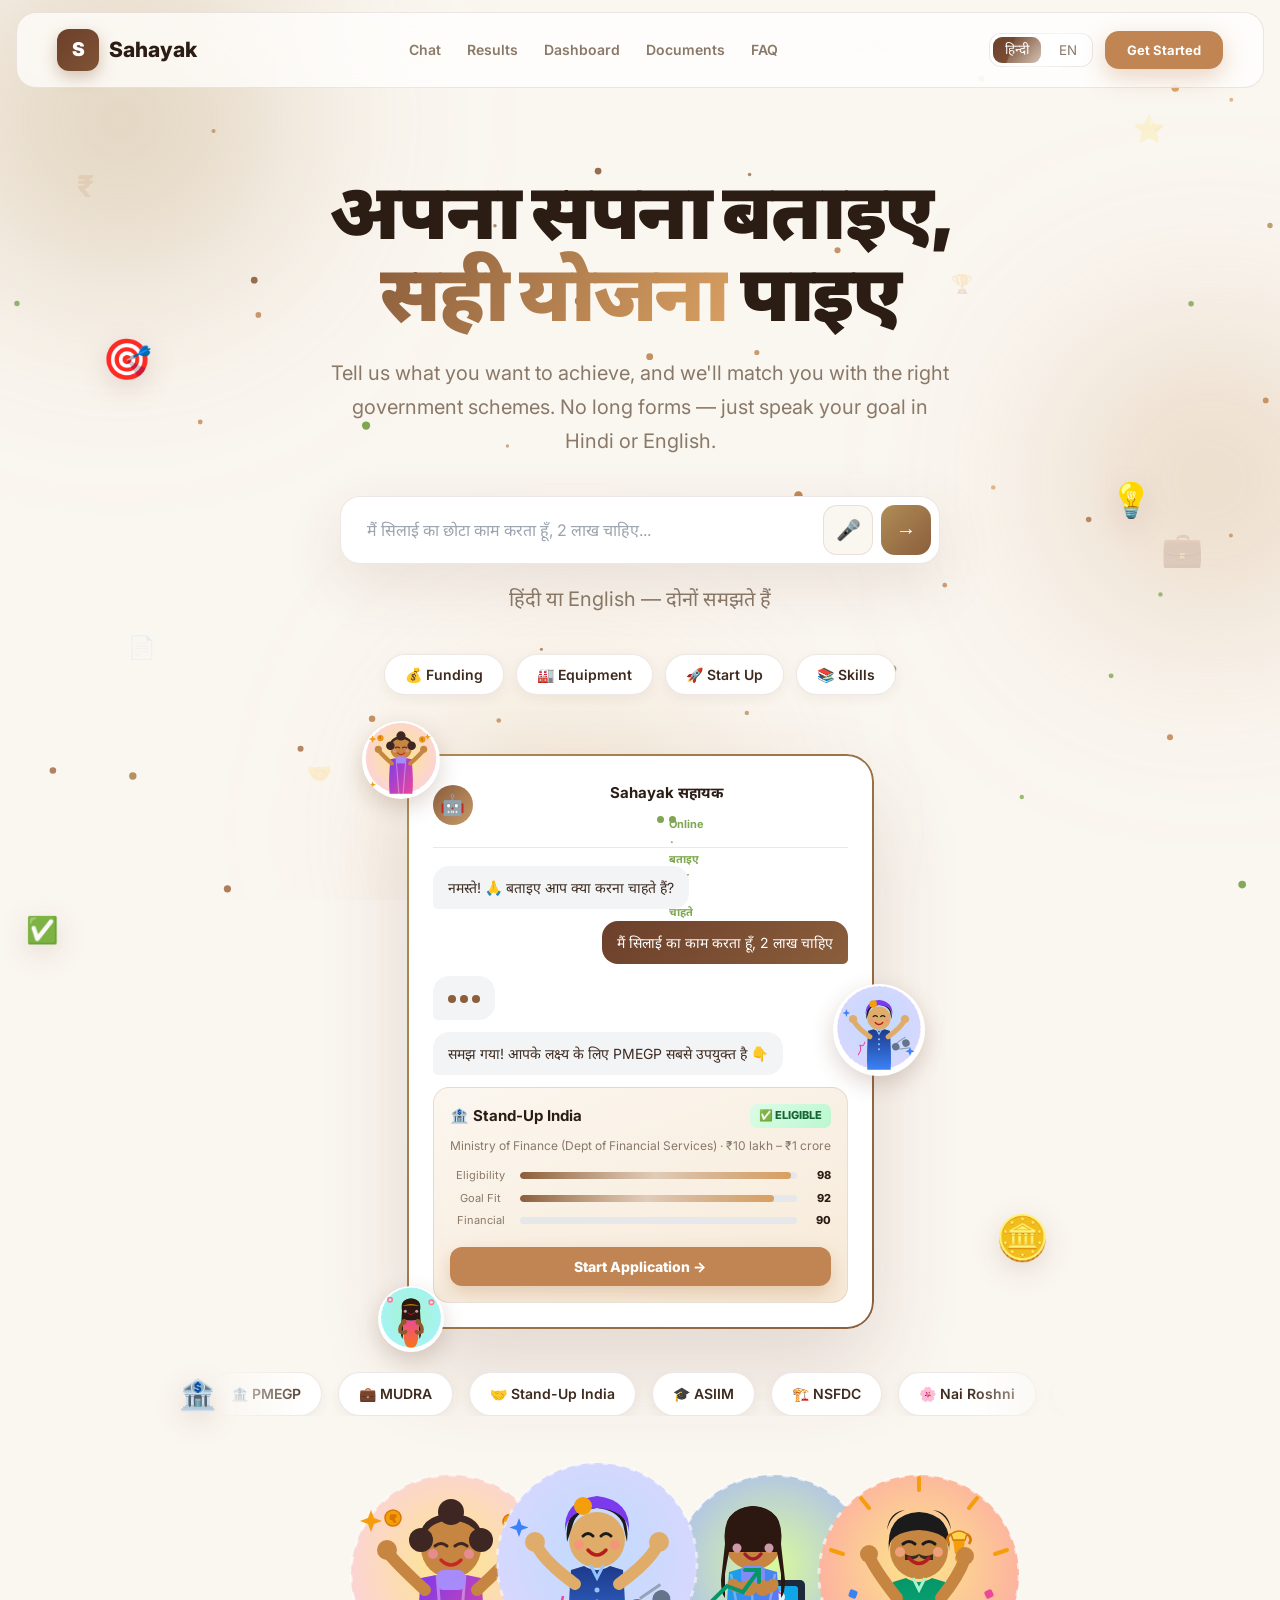
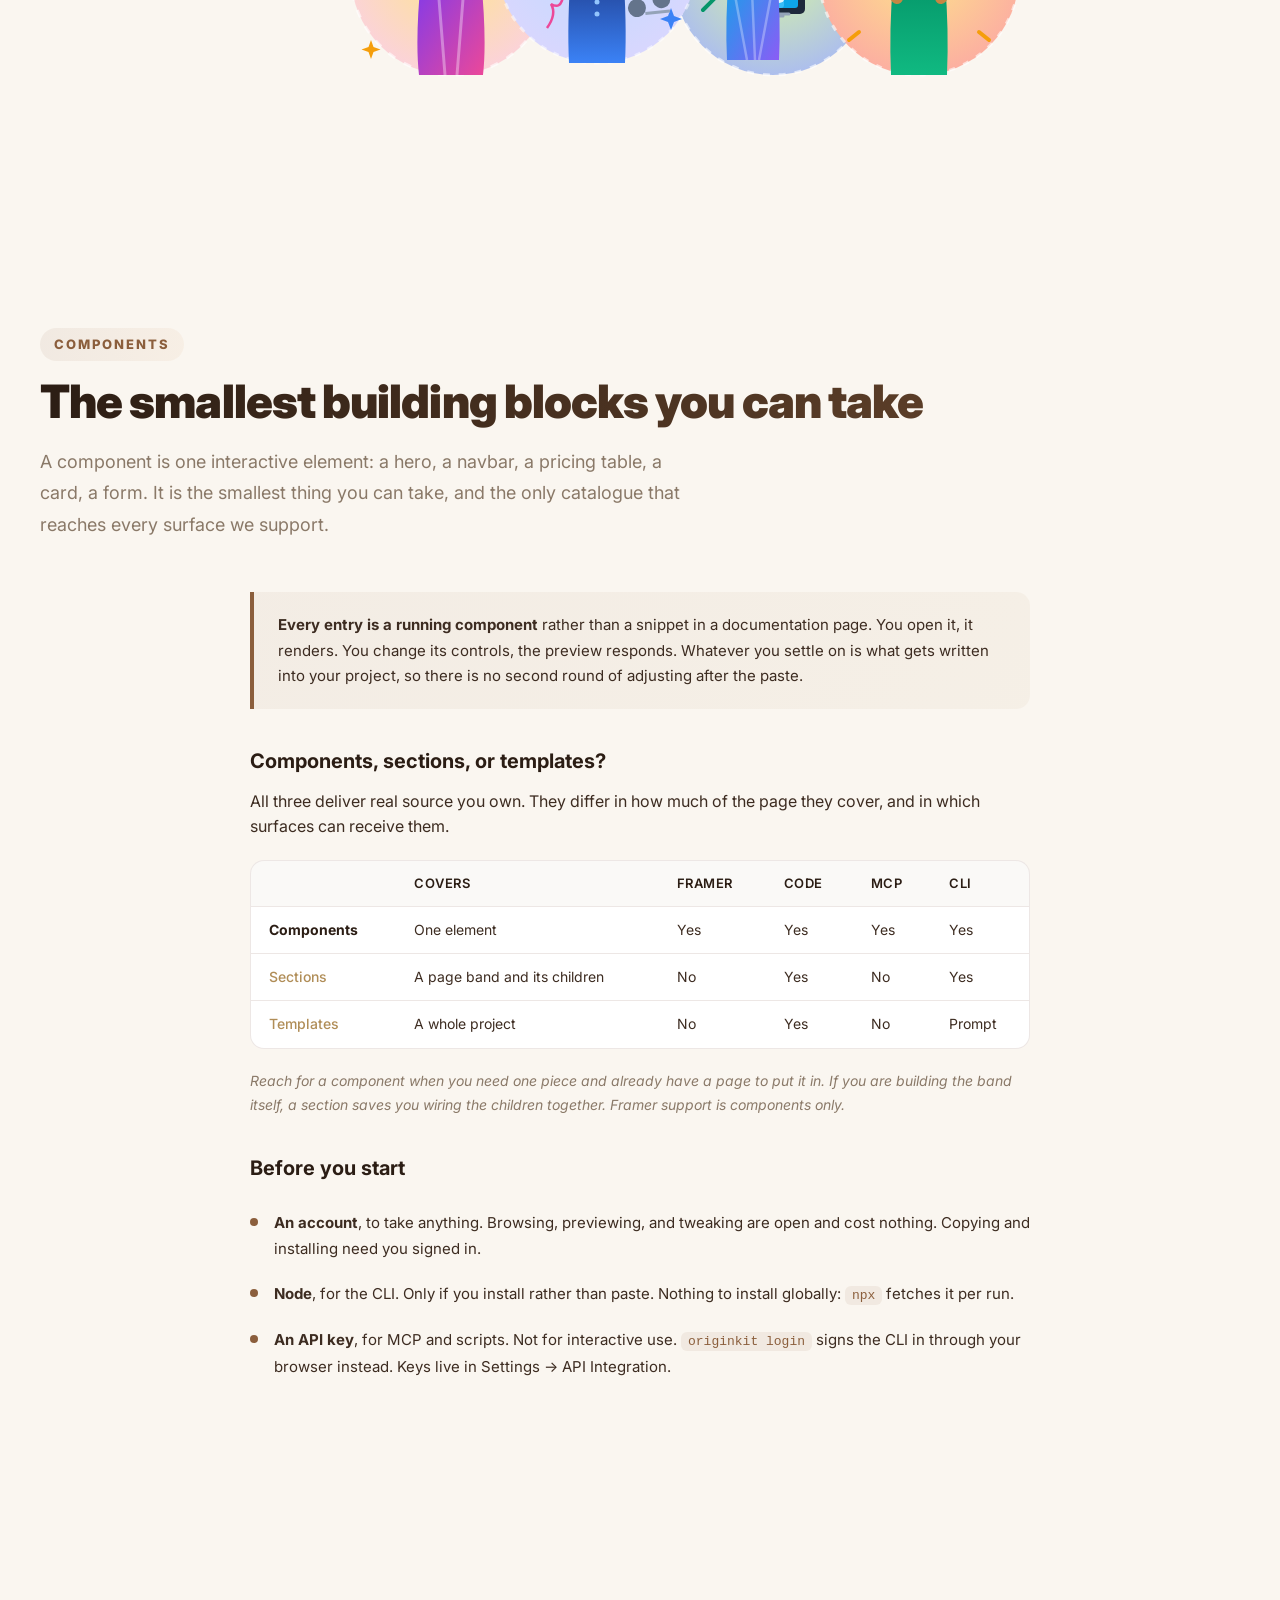
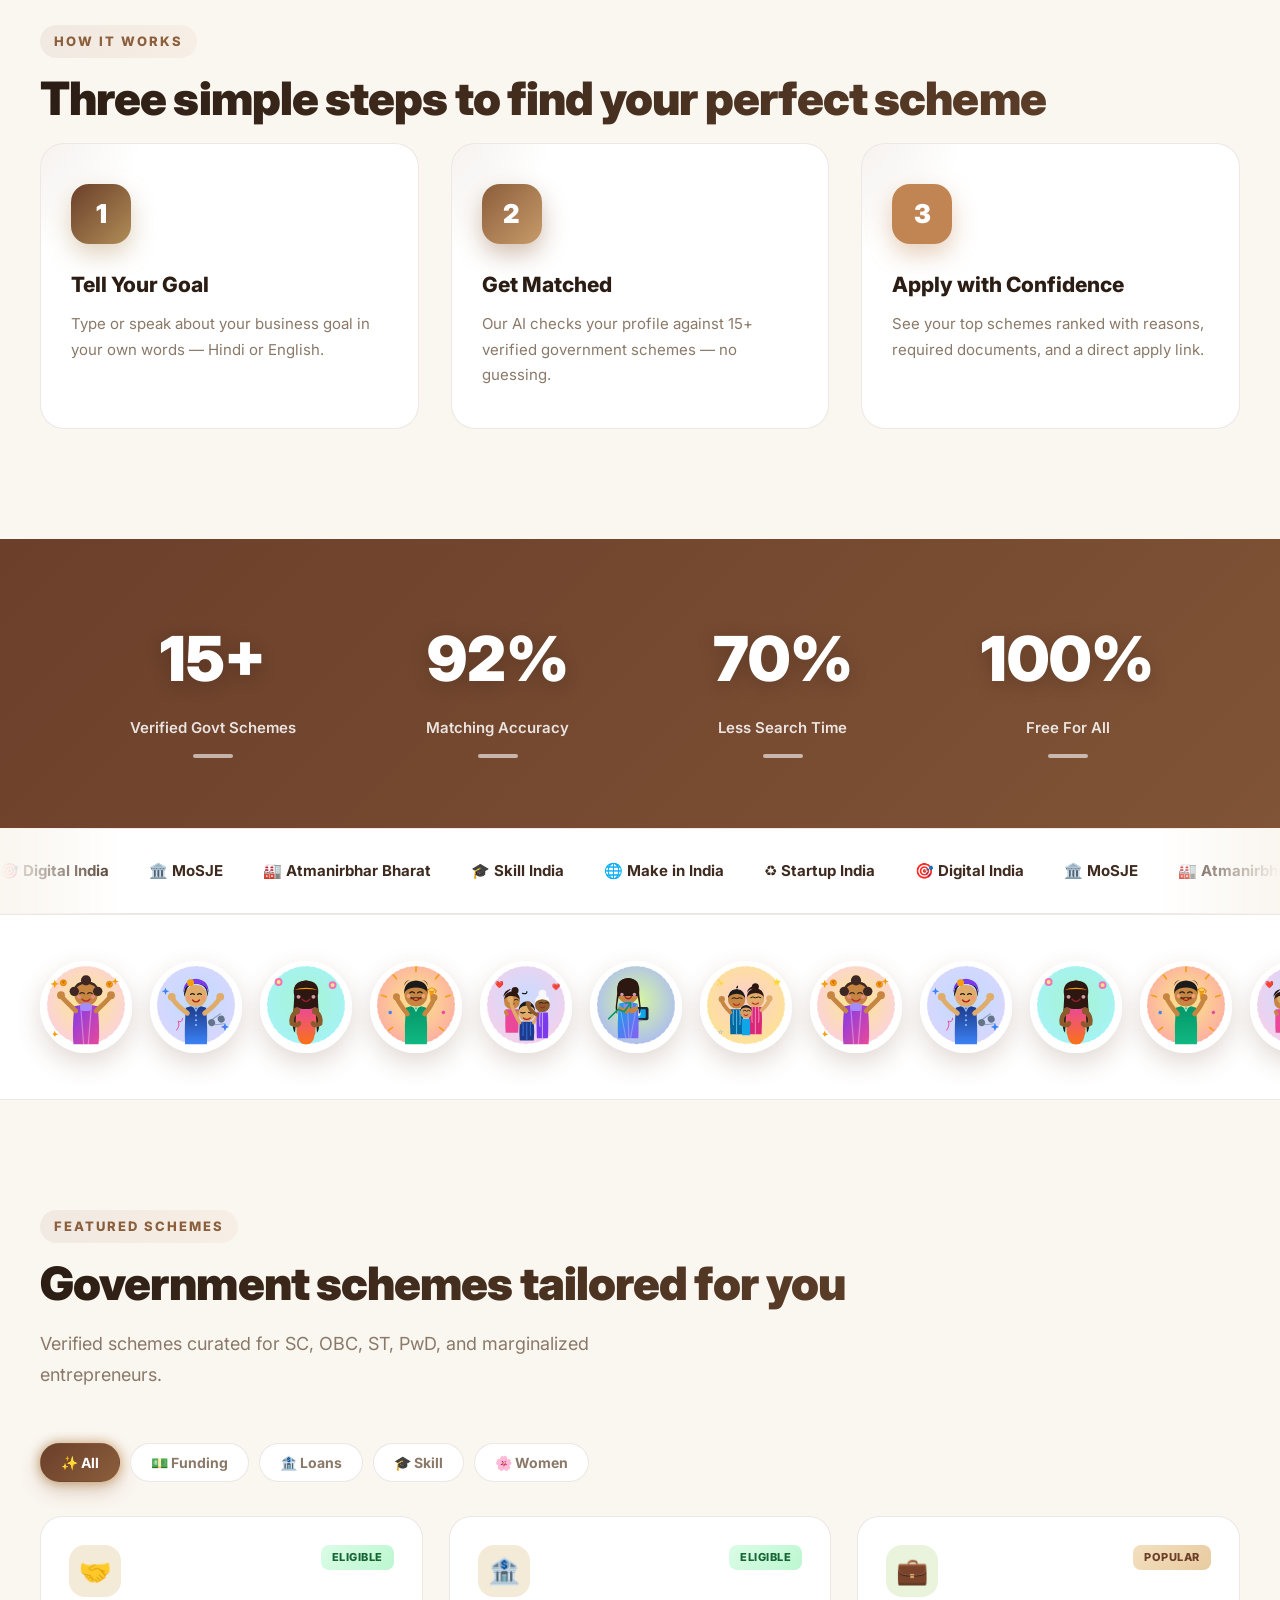
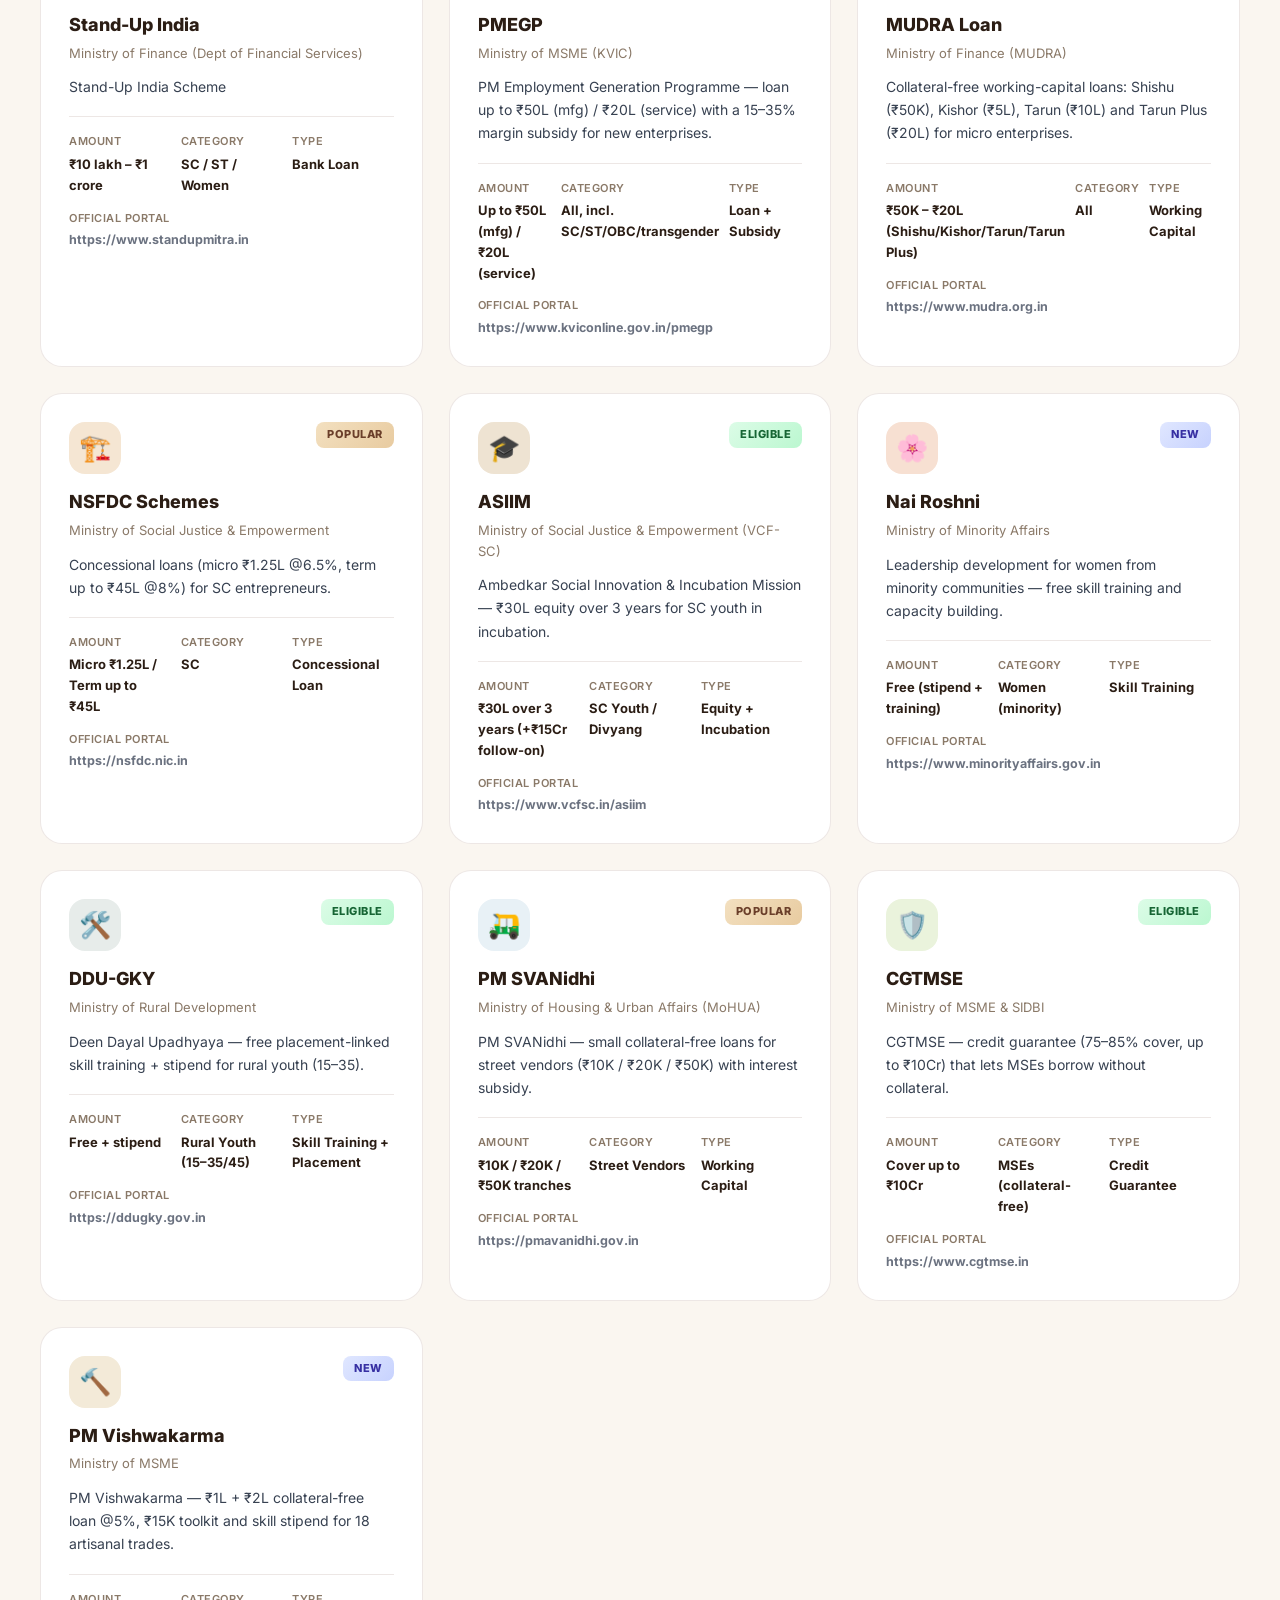
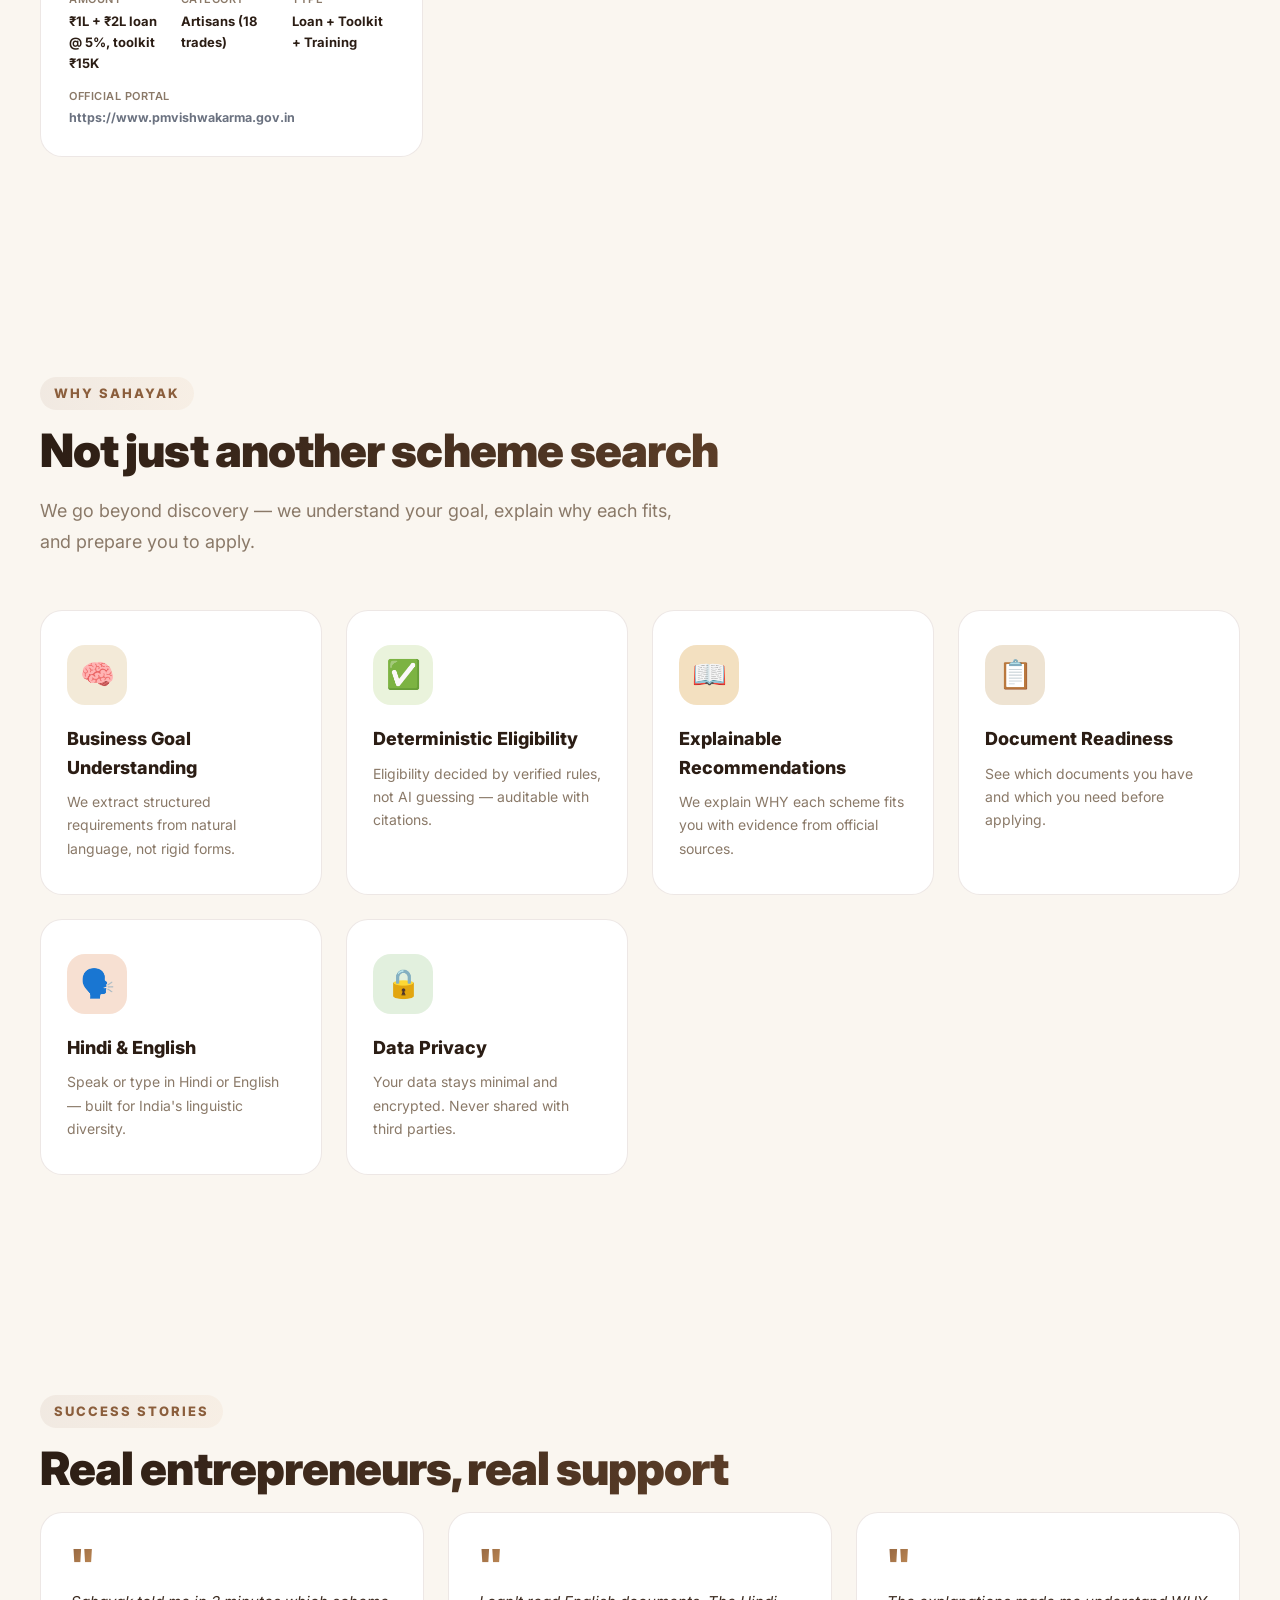
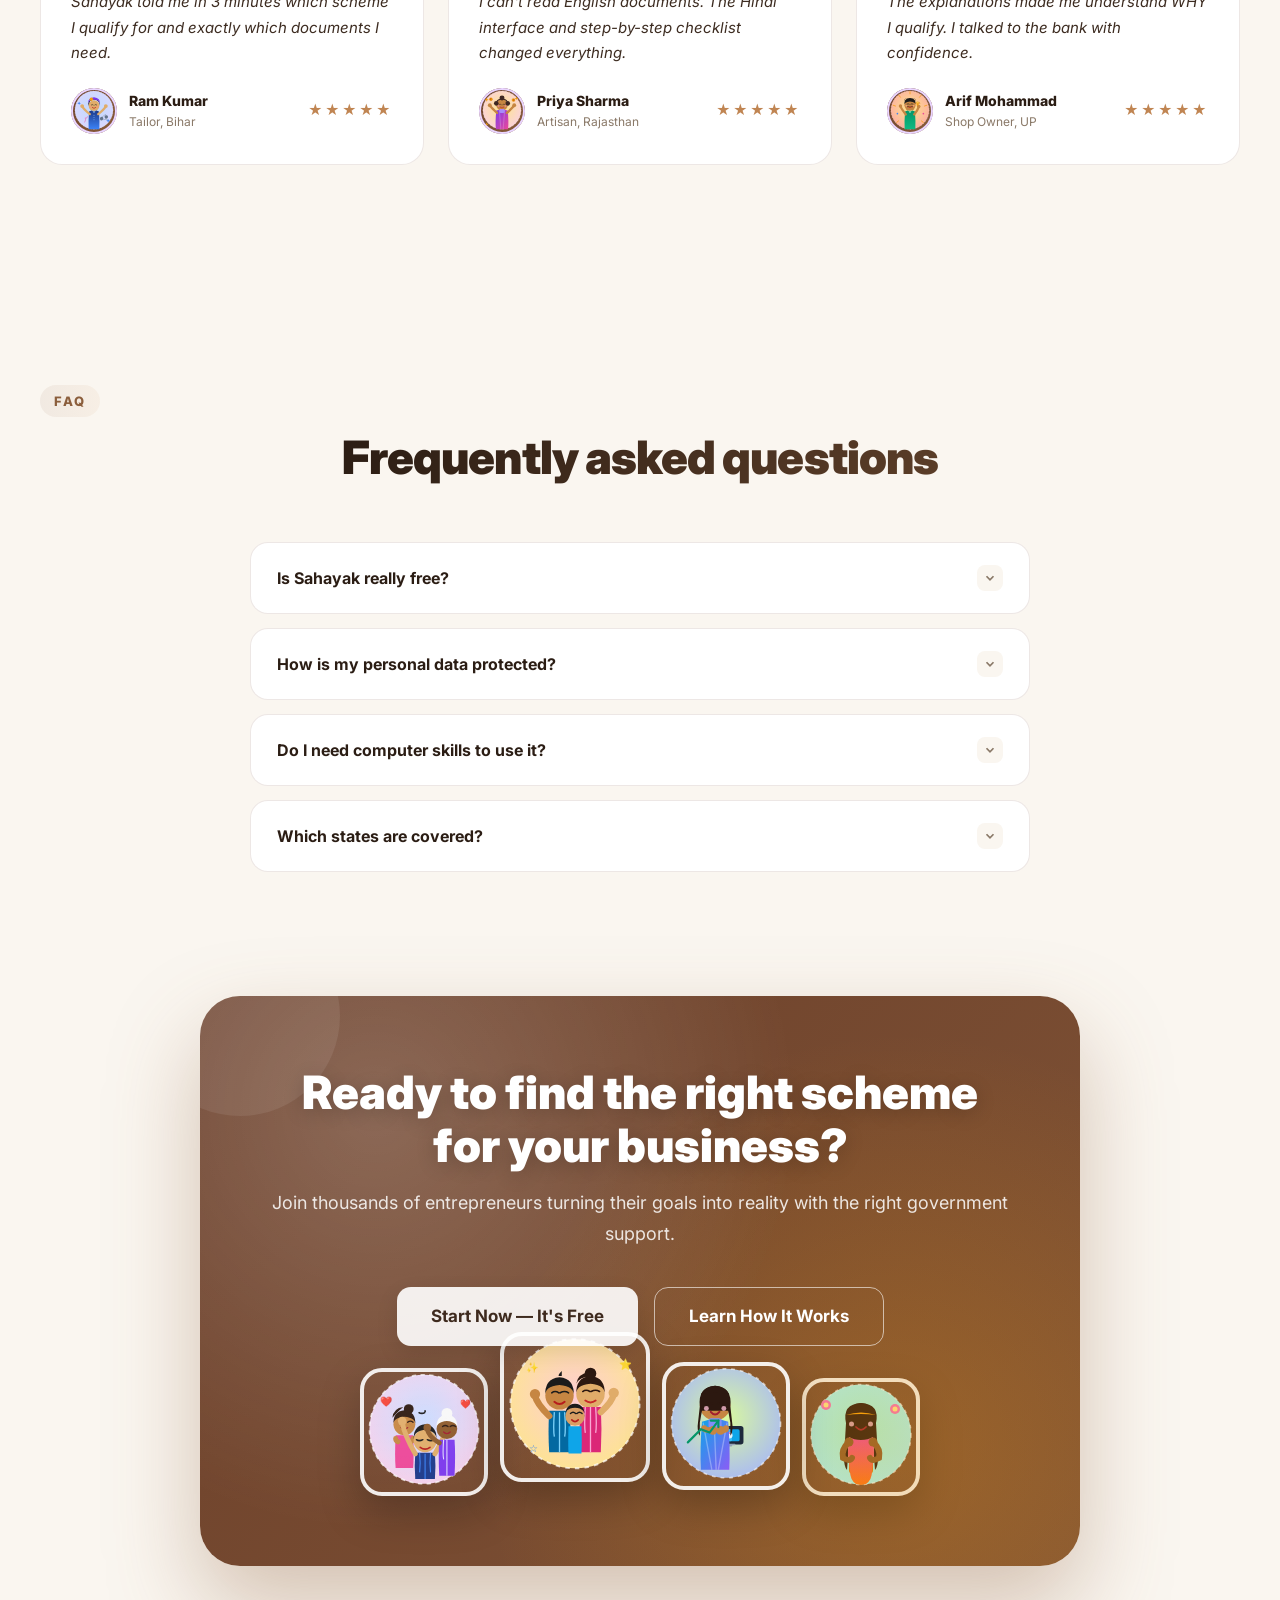
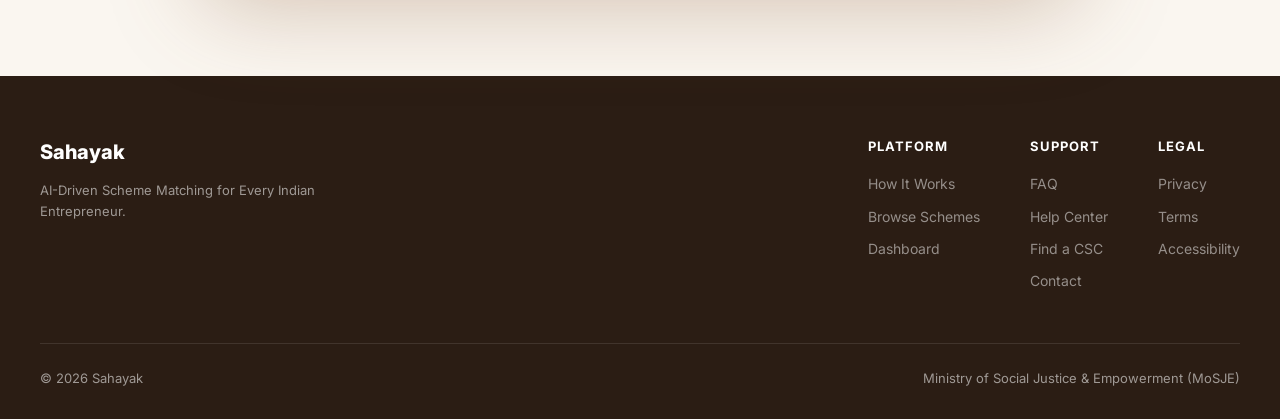
==== static/site/index.html @ 4a180e7e "Sahayak: combined FastAPI RAG backend + bilingual frontend for SIH26092" ====
<!DOCTYPE html>
<html lang="hi">
<head>
  <meta charset="UTF-8" />
  <meta name="viewport" content="width=device-width, initial-scale=1.0" />
  <title>Sahayak — AI-Driven Scheme Matching for Entrepreneurs</title>
  <link rel="preconnect" href="https://fonts.googleapis.com" />
  <link rel="preconnect" href="https://fonts.gstatic.com" crossorigin />
  <link href="https://fonts.googleapis.com/css2?family=Inter:wght@400;500;600;700;800;900&family=Noto+Sans+Devanagari:wght@400;500;600;700;800&display=swap" rel="stylesheet" />
  <link rel="stylesheet" href="style.css" />
</head>
<body>

  <!-- 🎆 moving background: particles + floating shapes + orbs -->
  <canvas id="particles"></canvas>
  <div class="float-shape fs-1">₹</div>
  <div class="float-shape fs-2">📄</div>
  <div class="float-shape fs-3">⭐</div>
  <div class="float-shape fs-4">💼</div>
  <div class="float-shape fs-5">🤝</div>
  <div class="float-shape fs-6">🏆</div>
  <div class="bg-orbs"><div class="orb orb-1"></div><div class="orb orb-2"></div><div class="orb orb-3"></div></div>

  <!-- HEADER -->
  <header class="header" id="header">
    <a href="#" class="logo">
      <div class="logo-icon">S</div>
      <div class="logo-text">Sahayak</div>
    </a>
    <ul class="nav-links" id="navLinks">
      <li><a href="chat.html">Chat</a></li>
      <li><a href="results.html">Results</a></li>
      <li><a href="dashboard.html">Dashboard</a></li>
      <li><a href="documents.html">Documents</a></li>
      <li><a href="#faq" data-i18n="nav.faq">FAQ</a></li>
    </ul>
    <div class="header-actions">
      <div class="lang-toggle" id="langToggle" data-lang="hi">
        <div class="lang-pill"></div>
        <button class="lang-btn active" onclick="setLang('hi')">हिन्दी</button>
        <button class="lang-btn" onclick="setLang('en')">EN</button>
      </div>
      <a href="chat.html" class="btn btn-accent" style="padding:9px 22px;font-size:13px;" data-i18n="cta.getStarted">Get Started</a>
      <button class="mobile-menu-btn" id="mobileBtn" aria-label="Menu"><span></span><span></span><span></span></button>
    </div>
  </header>

  <!-- HERO -->
  <section class="hero">
    <div class="floaty floaty-1">🎯</div>
    <div class="floaty floaty-2">💡</div>
    <div class="floaty floaty-3">🏦</div>
    <div class="floaty floaty-4">🪙</div>
    <div class="floaty floaty-5">✅</div>

    <div class="hero-inner">
      <h1 data-i18n="hero.title">अपना सपना बताइए,<br/><span class="lit">सही योजना</span> पाइए</h1>
      <p data-i18n="hero.sub">Tell us what you want to achieve, and we'll match you with the right government schemes. No long forms — just speak your goal in Hindi or English.</p>

      <div class="hero-input-wrap">
        <input class="hero-input" id="heroInput" type="text" placeholder="मैं सिलाई का छोटा काम करता हूँ, 2 लाख चाहिए..." onkeydown="if(event.key==='Enter'){event.preventDefault();location.href='chat.html';}" />
        <button class="icon-btn hero-voice" title="Voice" onclick="alert('Voice input coming soon (Bhashini roadmap)')">🎤</button>
        <button class="icon-btn hero-send" title="Search" onclick="location.href='chat.html'">→</button>
      </div>
      <p class="hero-hint" data-i18n="hero.hint">हिंदी या English — दोनों समझते हैं</p>

      <div class="quick-start">
        <button class="chip" onclick="location.href='chat.html'" data-i18n="hero.q1">💰 Funding</button>
        <button class="chip" onclick="location.href='chat.html'" data-i18n="hero.q2">🏭 Equipment</button>
        <button class="chip" onclick="location.href='chat.html'" data-i18n="hero.q3">🚀 Start Up</button>
        <button class="chip" onclick="location.href='chat.html'" data-i18n="hero.q4">📚 Skills</button>
      </div>

      <!-- 3D tilt live chat with happy people floating around -->
      <div class="tilt-zone" id="tiltZone">
        <div class="chat-frame">
          <div class="chat-card" id="chatCard">
            <div class="chat-head">
              <div class="chat-avatar">🤖</div>
              <div style="flex:1;">
                <strong data-i18n="mock.name" style="font-size:15px;color:var(--heading);">Sahayak सहायक</strong><br/>
                <span class="live"><span></span><span data-i18n="mock.status">Online · बताइए आप क्या चाहते हैं</span></span>
              </div>
            </div>
            <div id="chatBody">
              <div class="chat-line bot"><div class="bubble" data-i18n="mock.greeting">नमस्ते! 🙏 बताइए आप क्या करना चाहते हैं?</div></div>
            </div>
          </div>
          <div class="float-person fp-1"><img src="images/woman-artisan.svg" alt="Happy artisan" /></div>
          <div class="float-person fp-2"><img src="images/man-tailor.svg" alt="Happy tailor" /></div>
          <div class="float-person fp-3"><img src="images/woman-handicraft.svg" alt="Happy artisan" /></div>
        </div>
      </div>

      <!-- marquee -->
      <div class="hero-marquee marquee" style="margin-top:44px;">
        <div class="marquee-track" id="marqueeTrack">
          <span class="mini-pill">🏦 PMEGP</span><span class="mini-pill">💼 MUDRA</span><span class="mini-pill">🤝 Stand-Up India</span><span class="mini-pill">🎓 ASIIM</span><span class="mini-pill">🏗️ NSFDC</span><span class="mini-pill">🌸 Nai Roshni</span><span class="mini-pill">🛠️ DDU-GKY</span><span class="mini-pill">🚀 Entrepreneurship</span>
        </div>
      </div>

      <!-- happy people row -->
      <div class="hero-people-row">
        <div class="hero-person"><img src="images/woman-artisan.svg" alt="Happy artisan" /></div>
        <div class="hero-person"><img src="images/man-tailor.svg" alt="Happy tailor" /></div>
        <div class="hero-person"><img src="images/woman-entrepreneur.svg" alt="Woman entrepreneur" /></div>
        <div class="hero-person"><img src="images/shopkeeper.svg" alt="Happy shopkeeper" /></div>
      </div>
    </div>
  </section>

  <!-- COMPONENTS DOCUMENTATION -->
  <section class="section" id="components">
    <span class="label">Components</span>
    <h2 class="title"><span class="reveal-txt">The smallest building blocks you can take</span></h2>
    <p class="desc">A component is one interactive element: a hero, a navbar, a pricing table, a card, a form. It is the smallest thing you can take, and the only catalogue that reaches every surface we support.</p>

    <div class="doc-content reveal">
      <div class="doc-callout">
        <strong>Every entry is a running component</strong> rather than a snippet in a documentation page. You open it, it renders. You change its controls, the preview responds. Whatever you settle on is what gets written into your project, so there is no second round of adjusting after the paste.
      </div>

      <h3 class="doc-heading">Components, sections, or templates?</h3>
      <p>All three deliver real source you own. They differ in how much of the page they cover, and in which surfaces can receive them.</p>

      <div class="doc-table-wrap">
        <table class="doc-table">
          <thead>
            <tr>
              <th></th>
              <th>Covers</th>
              <th>Framer</th>
              <th>Code</th>
              <th>MCP</th>
              <th>CLI</th>
            </tr>
          </thead>
          <tbody>
            <tr>
              <td><strong>Components</strong></td>
              <td>One element</td>
              <td>Yes</td>
              <td>Yes</td>
              <td>Yes</td>
              <td>Yes</td>
            </tr>
            <tr>
              <td><a href="#sections">Sections</a></td>
              <td>A page band and its children</td>
              <td>No</td>
              <td>Yes</td>
              <td>No</td>
              <td>Yes</td>
            </tr>
            <tr>
              <td><a href="#templates">Templates</a></td>
              <td>A whole project</td>
              <td>No</td>
              <td>Yes</td>
              <td>No</td>
              <td>Prompt</td>
            </tr>
          </tbody>
        </table>
      </div>

      <p class="doc-note">Reach for a component when you need one piece and already have a page to put it in. If you are building the band itself, a section saves you wiring the children together. Framer support is components only.</p>

      <h3 class="doc-heading">Before you start</h3>
      <ul class="doc-list">
        <li><strong>An account</strong>, to take anything. Browsing, previewing, and tweaking are open and cost nothing. Copying and installing need you signed in.</li>
        <li><strong>Node</strong>, for the CLI. Only if you install rather than paste. Nothing to install globally: <code>npx</code> fetches it per run.</li>
        <li><strong>An API key</strong>, for MCP and scripts. Not for interactive use. <code>originkit login</code> signs the CLI in through your browser instead. Keys live in Settings → API Integration.</li>
      </ul>
    </div>
  </section>

  <!-- HOW IT WORKS -->
  <section class="section" id="how">
    <span class="label" data-i18n="how.label">How It Works</span>
    <h2 class="title"><span class="reveal-txt" data-i18n="how.title">Three simple steps to find your perfect scheme</span></h2>
    <div class="steps-grid">
      <div class="step-card reveal">
        <div class="step-num">1</div>
        <h3 data-i18n="how.s1.title">Tell Your Goal</h3>
        <p data-i18n="how.s1.desc">Type or speak about your business goal in your own words — Hindi or English.</p>
      </div>
      <div class="step-card reveal">
        <div class="step-num">2</div>
        <h3 data-i18n="how.s2.title">Get Matched</h3>
        <p data-i18n="how.s2.desc">Our AI checks your profile against 15+ verified government schemes — no guessing.</p>
      </div>
      <div class="step-card reveal">
        <div class="step-num">3</div>
        <h3 data-i18n="how.s3.title">Apply with Confidence</h3>
        <p data-i18n="how.s3.desc">See your top schemes ranked with reasons, required documents, and a direct apply link.</p>
      </div>
    </div>
  </section>

  <!-- STATS -->
  <section class="stats-band">
    <div class="stats-grid">
      <div class="stat-item"><h2 class="counter" data-count="15" data-suffix="+">0</h2><p data-i18n="stats.schemes">Verified Govt Schemes</p></div>
      <div class="stat-item"><h2 class="counter" data-count="92" data-suffix="%">0</h2><p data-i18n="stats.accuracy">Matching Accuracy</p></div>
      <div class="stat-item"><h2 class="counter" data-count="70" data-suffix="%">0</h2><p data-i18n="stats.time">Less Search Time</p></div>
      <div class="stat-item"><h2 class="counter" data-count="100" data-suffix="%">0</h2><p data-i18n="stats.free">Free For All</p></div>
    </div>
  </section>

  <!-- TRUST MARQUEE -->
  <section class="trust-strip">
    <div class="trust-track" id="trustTrack">
      <span class="trust-chip">🎯 Digital India</span><span class="trust-chip">🏛️ MoSJE</span><span class="trust-chip">🏭 Atmanirbhar Bharat</span><span class="trust-chip">🎓 Skill India</span><span class="trust-chip">🌐 Make in India</span><span class="trust-chip">♻️ Startup India</span>
    </div>
  </section>

  <!-- HAPPY PEOPLE BAND (photo strip) -->
  <section class="people-band" aria-label="Happy entrepreneurs">
    <div class="people-marquee" id="peopleMarquee">
      <img src="images/woman-artisan.svg" alt="" /><img src="images/man-tailor.svg" alt="" /><img src="images/woman-handicraft.svg" alt="" /><img src="images/shopkeeper.svg" alt="" /><img src="images/community-celebrate.svg" alt="" /><img src="images/woman-entrepreneur.svg" alt="" /><img src="images/family-happy.svg" alt="" />
    </div>
  </section>

  <!-- SCHEMES -->
  <section class="section" id="schemes">
    <span class="label" data-i18n="schemes.label">Featured Schemes</span>
    <h2 class="title"><span class="reveal-txt" data-i18n="schemes.title">Government schemes tailored for you</span></h2>
    <p class="desc" data-i18n="schemes.desc">Verified schemes curated for SC, OBC, ST, PwD, and marginalized entrepreneurs.</p>
    <div class="filter-row" id="filterRow">
      <button class="filter-chip active" data-filter="all">✨ All</button>
      <button class="filter-chip" data-filter="funding">💵 Funding</button>
      <button class="filter-chip" data-filter="loan">🏦 Loans</button>
      <button class="filter-chip" data-filter="skill">🎓 Skill</button>
      <button class="filter-chip" data-filter="women">🌸 Women</button>
    </div>
    <div class="schemes-grid" id="schemesGrid"></div>
  </section>

  <!-- WHY -->
  <section class="section" id="why">
    <span class="label" data-i18n="why.label">Why Sahayak</span>
    <h2 class="title"><span class="reveal-txt" data-i18n="why.title">Not just another scheme search</span></h2>
    <p class="desc" data-i18n="why.desc">We go beyond discovery — we understand your goal, explain why each fits, and prepare you to apply.</p>
    <div class="why-grid">
      <div class="why-card reveal"><div class="why-icon" style="background:#F3EAD8;color:var(--primary-light);">🧠</div><h3 data-i18n="why.c1.t">Business Goal Understanding</h3><p data-i18n="why.c1.d">We extract structured requirements from natural language, not rigid forms.</p></div>
      <div class="why-card reveal"><div class="why-icon" style="background:#EAF3DC;color:var(--success);">✅</div><h3 data-i18n="why.c2.t">Deterministic Eligibility</h3><p data-i18n="why.c2.d">Eligibility decided by verified rules, not AI guessing — auditable with citations.</p></div>
      <div class="why-card reveal"><div class="why-icon" style="background:#F3E0C0;color:#8A5A2B;">📖</div><h3 data-i18n="why.c3.t">Explainable Recommendations</h3><p data-i18n="why.c3.d">We explain WHY each scheme fits you with evidence from official sources.</p></div>
      <div class="why-card reveal"><div class="why-icon" style="background:#EEE3D2;color:var(--secondary);">📋</div><h3 data-i18n="why.c4.t">Document Readiness</h3><p data-i18n="why.c4.d">See which documents you have and which you need before applying.</p></div>
      <div class="why-card reveal"><div class="why-icon" style="background:#F7E0D2;color:var(--pink);">🗣️</div><h3 data-i18n="why.c5.t">Hindi & English</h3><p data-i18n="why.c5.d">Speak or type in Hindi or English — built for India's linguistic diversity.</p></div>
      <div class="why-card reveal"><div class="why-icon" style="background:#E2F0DE;color:var(--success);">🔒</div><h3 data-i18n="why.c6.t">Data Privacy</h3><p data-i18n="why.c6.d">Your data stays minimal and encrypted. Never shared with third parties.</p></div>
    </div>
  </section>

  <!-- TESTIMONIALS -->
  <section class="section" id="testimonials">
    <span class="label" data-i18n="testi.label">Success Stories</span>
    <h2 class="title"><span class="reveal-txt" data-i18n="testi.title">Real entrepreneurs, real support</span></h2>
    <div class="testi-grid">
      <div class="testi reveal"><div><span class="quote-mark">"</span><p data-i18n="testi.t1">Sahayak told me in 3 minutes which scheme I qualify for and exactly which documents I need.</p></div><div class="person"><div class="t-avatar"><img src="images/man-tailor.svg" alt="Ram Kumar" /></div><div><div class="t-name" data-i18n="testi.t1n">Ram Kumar</div><div class="t-role" data-i18n="testi.t1r">Tailor, Bihar</div></div><div class="t-stars" style="margin-left:auto;">★★★★★</div></div></div>
      <div class="testi reveal"><div><span class="quote-mark">"</span><p data-i18n="testi.t2">I can't read English documents. The Hindi interface and step-by-step checklist changed everything.</p></div><div class="person"><div class="t-avatar"><img src="images/woman-artisan.svg" alt="Priya Sharma" /></div><div><div class="t-name" data-i18n="testi.t2n">Priya Sharma</div><div class="t-role" data-i18n="testi.t2r">Artisan, Rajasthan</div></div><div class="t-stars" style="margin-left:auto;">★★★★★</div></div></div>
      <div class="testi reveal"><div><span class="quote-mark">"</span><p data-i18n="testi.t3">The explanations made me understand WHY I qualify. I talked to the bank with confidence.</p></div><div class="person"><div class="t-avatar"><img src="images/shopkeeper.svg" alt="Arif Mohammad" /></div><div><div class="t-name" data-i18n="testi.t3n">Arif Mohammad</div><div class="t-role" data-i18n="testi.t3r">Shop Owner, UP</div></div><div class="t-stars" style="margin-left:auto;">★★★★★</div></div></div>
    </div>
  </section>

  <!-- FAQ -->
  <section class="section" id="faq">
    <span class="label" data-i18n="faq.label">FAQ</span>
    <h2 class="title" style="text-align:center;"><span class="reveal-txt" data-i18n="faq.title">Frequently asked questions</span></h2>
    <div style="height:40px;"></div>
    <div class="faq-list" id="faqList">
      <div class="faq-item reveal"><button class="faq-q"><span data-i18n="faq.q1">Is Sahayak really free?</span><span class="faq-chev"><svg viewBox="0 0 16 16" fill="none" stroke="#8A7968" stroke-width="2"><path d="M4 6l4 4 4-4"/></svg></span></button><div class="faq-a"><div class="faq-a-inner" data-i18n="faq.a1">Yes, completely free for all users. No hidden charges, ever.</div></div></div>
      <div class="faq-item reveal"><button class="faq-q"><span data-i18n="faq.q2">How is my personal data protected?</span><span class="faq-chev"><svg viewBox="0 0 16 16" fill="none" stroke="#8A7968" stroke-width="2"><path d="M4 6l4 4 4-4"/></svg></span></button><div class="faq-a"><div class="faq-a-inner" data-i18n="faq.a2">We collect only minimal info needed for eligibility. It is encrypted and never shared.</div></div></div>
      <div class="faq-item reveal"><button class="faq-q"><span data-i18n="faq.q3">Do I need computer skills to use it?</span><span class="faq-chev"><svg viewBox="0 0 16 16" fill="none" stroke="#8A7968" stroke-width="2"><path d="M4 6l4 4 4-4"/></svg></span></button><div class="faq-a"><div class="faq-a-inner" data-i18n="faq.a3">No. Just talk naturally in Hindi or English. Voice support is coming soon.</div></div></div>
      <div class="faq-item reveal"><button class="faq-q"><span data-i18n="faq.q4">Which states are covered?</span><span class="faq-chev"><svg viewBox="0 0 16 16" fill="none" stroke="#8A7968" stroke-width="2"><path d="M4 6l4 4 4-4"/></svg></span></button><div class="faq-a"><div class="faq-a-inner" data-i18n="faq.a4">Our central schemes cover all of India. State schemes are being added.</div></div></div>
    </div>
  </section>

  <!-- CTA -->
  <div class="cta-band">
    <div class="cta-inner reveal">
      <div class="cta-content">
        <h2 data-i18n="cta.title">Ready to find the right scheme<br/>for your business?</h2>
        <p data-i18n="cta.sub">Join thousands of entrepreneurs turning their goals into reality with the right government support.</p>
        <div class="cta-btns">
          <a href="chat.html" class="btn btn-white btn-lg" style="font-size:17px;padding:15px 34px;" data-i18n="cta.primary">Start Now — It's Free</a>
          <a href="#how" class="btn btn-ghost btn-lg" style="font-size:17px;padding:15px 34px;color:#fff;border-color:rgba(255,255,255,0.6);" data-i18n="cta.secondary">Learn How It Works</a>
        </div>
      </div>
      <div class="collage" aria-label="Happy entrepreneurs">
        <img src="images/community-celebrate.svg" alt="" /><img src="images/family-happy.svg" alt="" /><img src="images/woman-entrepreneur.svg" alt="" /><img src="images/woman-handicraft.svg" alt="" />
      </div>
    </div>
  </div>

  <!-- FOOTER -->
  <footer class="footer">
    <div class="footer-inner">
      <div class="footer-brand">
        <div class="logo-text">Sahayak</div>
        <p data-i18n="footer.tagline" style="font-size:13px;line-height:1.6;">AI-Driven Scheme Matching for Every Indian Entrepreneur.</p>
      </div>
      <div class="footer-links">
        <div class="footer-col"><h4>Platform</h4><a href="chat.html">How It Works</a><a href="results.html">Browse Schemes</a><a href="dashboard.html">Dashboard</a></div>
        <div class="footer-col"><h4>Support</h4><a href="#faq">FAQ</a><a href="#">Help Center</a><a href="#">Find a CSC</a><a href="#">Contact</a></div>
        <div class="footer-col"><h4>Legal</h4><a href="#">Privacy</a><a href="#">Terms</a><a href="#">Accessibility</a></div>
      </div>
    </div>
    <div class="footer-bottom"><span>© 2026 Sahayak</span><span>Ministry of Social Justice &amp; Empowerment (MoSJE)</span></div>
  </footer>

  <script src="scheme-catalog.js"></script>
  <script>
    /* ═══════════ SCHEME DATA ═══════════
       The browse grid is built from the live scheme catalog (scheme-catalog.js),
       which holds the verified names, ministries, amounts, categories, types and
       official portals for the indexed documents. The presentation fields below
       (iconBg/iconCol/desc/score/badge/filter) only style each card; clicking it
       opens the LIVE detail page for the same document that the chatbot cites. */
    const SCHEME_PRESENT = {
      pmegp:  { id:'pmegp', iconBg:'#F3EAD8', iconCol:'#3B82F6', desc:'PM Employment Generation Programme — loan up to ₹50L (mfg) / ₹20L (service) with a 15–35% margin subsidy for new enterprises.', score:94, filter:['funding','loan'], badge:'eligible' },
      mudra:  { id:'mudra', iconBg:'#EAF3DC', iconCol:'#22C55E', desc:'Collateral-free working-capital loans: Shishu (₹50K), Kishor (₹5L), Tarun (₹10L) and Tarun Plus (₹20L) for micro enterprises.', score:88, filter:['loan'], badge:'popular' },
      standup:{ id:'standup', iconBg:'#F3E0C0', iconCol:'#F59E0B', desc:'Bank loans from ₹10L to ₹1Cr for SC/ST and women entrepreneurs for greenfield (first) enterprises.', score:85, filter:['funding','women'], badge:'new' },
      asiiim: { id:'asiiim', iconBg:'#EEE3D2', iconCol:'#7C3AED', desc:'Ambedkar Social Innovation & Incubation Mission — ₹30L equity over 3 years for SC youth in incubation.', score:80, filter:['skill'], badge:'eligible' },
      nsfdc:  { id:'nsfdc', iconBg:'#F5E6D3', iconCol:'#EA580C', desc:'Concessional loans (micro ₹1.25L @6.5%, term up to ₹45L @8%) for SC entrepreneurs.', score:90, filter:['loan','funding'], badge:'popular' },
      'nai-roshni': { id:'nai-roshni', iconBg:'#F7E0D2', iconCol:'#DB2777', desc:'Leadership development for women from minority communities — free skill training and capacity building.', score:78, filter:['skill','women'], badge:'new' },
      'ddu-gky': { id:'ddu-gky', iconBg:'#E7ECEA', iconCol:'#0891B2', desc:'Deen Dayal Upadhyaya — free placement-linked skill training + stipend for rural youth (15–35).', score:82, filter:['skill'], badge:'eligible' },
      'pm-svanidhi': { id:'pm-svanidhi', iconBg:'#E8F1F6', iconCol:'#0EA5E9', desc:'PM SVANidhi — small collateral-free loans for street vendors (₹10K / ₹20K / ₹50K) with interest subsidy.', score:86, filter:['loan'], badge:'popular' },
      'pm-vishwakarma': { id:'pm-vishwakarma', iconBg:'#F3EAD8', iconCol:'#D97706', desc:'PM Vishwakarma — ₹1L + ₹2L collateral-free loan @5%, ₹15K toolkit and skill stipend for 18 artisanal trades.', score:88, filter:['funding','skill'], badge:'new' },
      cgtmse: { id:'cgtmse', iconBg:'#EAF3DC', iconCol:'#16A34A', desc:'CGTMSE — credit guarantee (75–85% cover, up to ₹10Cr) that lets MSEs borrow without collateral.', score:84, filter:['funding','loan'], badge:'eligible' },
    };
    const badgeText = { eligible:'Eligible', popular:'Popular', new:'New' };
    const SCHEMES = Object.keys(window.SCHEME_CATALOG).map(base => {
      const cat = window.SCHEME_CATALOG[base];
      const pres = SCHEME_PRESENT[cat.id] || {};
      return {
        base, src: base, id: cat.id,
        name: cat.name, fullName: cat.fullName, icon: cat.icon,
        ministry: cat.ministry, amount: cat.amount, cat: cat.category, type: cat.type,
        portal: cat.portal,
        iconBg: pres.iconBg || '#F3EAD8', iconCol: pres.iconCol || '#3B82F6',
        desc: pres.desc || cat.fullName, score: pres.score != null ? pres.score : 80,
        filter: pres.filter || ['all'], badge: pres.badge || 'eligible',
      };
    });

    const grid = document.getElementById('schemesGrid');
    function renderSchemes(filter) {
      grid.innerHTML = '';
      SCHEMES.forEach((s, i) => {
        if (filter !== 'all' && !s.filter.includes(filter)) return;
        const c = document.createElement('div');
        c.className = 'scheme-card';
        c.style.animationDelay = (i * 70) + 'ms';
        c.onclick = () => { location.href = 'scheme.html?src=' + encodeURIComponent(s.src); };
        c.innerHTML = `
          <div class="shine"></div>
          <div class="scheme-header">
            <div class="scheme-icon" style="background:${s.iconBg};color:${s.iconCol};">${s.icon}</div>
            <div class="badges"><span class="s-badge bd-${s.badge}">${badgeText[s.badge]}</span></div>
          </div>
          <h3>${s.name}</h3><p class="ministry">${s.ministry}</p><p class="dsc">${s.desc}</p>
          <div class="scheme-meta">
            <div class="meta-item"><span class="meta-label">Amount</span><span class="meta-value">${s.amount}</span></div>
            <div class="meta-item"><span class="meta-label">Category</span><span class="meta-value">${s.cat}</span></div>
            <div class="meta-item"><span class="meta-label">Type</span><span class="meta-value">${s.type}</span></div>
          </div>
          <div class="meta-item" style="grid-column:1/-1;margin-top:14px;"><span class="meta-label">Official Portal</span><span class="meta-value" style="font-size:12.5px;color:#6B7280;word-break:break-all;">${s.portal}</span></div>`;
        grid.appendChild(c);
      });
      requestAnimationFrame(() => requestAnimationFrame(() => {
        document.querySelectorAll('.mini-fill').forEach(f => { f.style.width = f.dataset.w + '%'; });
      }));
    }
    renderSchemes('all');

    document.getElementById('filterRow').addEventListener('click', (e) => {
      const btn = e.target.closest('.filter-chip');
      if (!btn) return;
      document.querySelectorAll('.filter-chip').forEach(c => c.classList.remove('active'));
      btn.classList.add('active');
      renderSchemes(btn.dataset.filter);
    });

    /* ═══════════ 3D TILT on chat card (spring-like) ═══════════ */
    const zone = document.getElementById('tiltZone');
    const card = document.getElementById('chatCard');
    if (zone && card && window.matchMedia('(hover:hover)').matches) {
      zone.addEventListener('mousemove', (e) => {
        const r = zone.getBoundingClientRect();
        const px = (e.clientX - r.left) / r.width - 0.5;
        const py = (e.clientY - r.top) / r.height - 0.5;
        card.style.transform = `translateY(-14px) rotateY(${px*10}deg) rotateX(${-py*10}deg)`;
      });
      zone.addEventListener('mouseleave', () => { card.style.transform = ''; });
    }

    /* ═══════════ LIVE CHAT SEQUENCE ═══════════ */
    (function(){
      const body = document.getElementById('chatBody');
      const greeting = body.querySelector('.chat-line');
      greeting.style.opacity = 1; greeting.style.transform = 'translateY(0)';
      greeting.style.transition = 'opacity 300ms ease, transform 300ms ease';

      const steps = [
        { type:'user', text:'मैं सिलाई का काम करता हूँ, 2 लाख चाहिए' },
        { type:'typing' },
        { type:'bot', text:'समझ गया! आपके लक्ष्य के लिए PMEGP सबसे उपयुक्त है 👇' },
        { type:'scheme' }
      ];
      function addLine(type, text) {
        const line = document.createElement('div');
        line.className = 'chat-line ' + (type==='user' ? 'user' : 'bot');
        line.style.transition = 'opacity 300ms ease, transform 300ms ease';
        line.innerHTML = type === 'typing' ? '<div class="bubble"><div class="typing-ind"><span></span><span></span><span></span></div></div>' : `<div class="bubble">${text}</div>`;
        body.appendChild(line);
        requestAnimationFrame(() => { line.style.opacity = 1; line.style.transform = 'translateY(0)'; });
      }
      function addScheme() {
        const s = SCHEMES[0];
        const el = document.createElement('div');
        el.className = 'mock-scheme';
        el.innerHTML = `<div class="mock-top"><strong>🏦 ${s.name}</strong><span class="mock-badge">✅ ELIGIBLE</span></div><div class="mock-min">${s.ministry} · ${s.amount}</div>` +
          `<div class="score-row"><span class="score-label">Eligibility</span><div class="score-bar"><div class="score-fill" data-w="98"></div></div><span class="score-val">98</span></div>` +
          `<div class="score-row"><span class="score-label">Goal Fit</span><div class="score-bar"><div class="score-fill" data-w="92"></div></div><span class="score-val">92</span></div>` +
          `<div class="score-row"><span class="score-label">Financial</span><div class="score-bar"><div class="score-fill" data-w="90"></div></div><span class="score-val">90</span></div>` +
          `<button class="mock-apply">Start Application →</button>`;
        body.appendChild(el);
        requestAnimationFrame(() => requestAnimationFrame(() => {
          el.classList.add('show');
          el.querySelectorAll('.score-fill').forEach((f,i) => setTimeout(() => f.style.width = f.dataset.w + '%', i*200));
        }));
      }
      let t = 800;
      steps.forEach(step => {
        t += step.type === 'user' ? 600 : step.type === 'typing' ? 1100 : step.type === 'scheme' ? 250 : 600;
        setTimeout(() => step.type === 'scheme' ? addScheme() : addLine(step.type, step.text), t);
      });
    })();

    /* ═══════════ DUPLICATE MARQUEES for seamless loop ═══════════ */
    function dupLoop(id) {
      const track = document.getElementById(id);
      if (!track) return;
      track.innerHTML += track.innerHTML;
    }
    dupLoop('marqueeTrack'); dupLoop('trustTrack');

    /* ═══════════ STICKY HEADER ═══════════ */
    const header = document.getElementById('header');
    window.addEventListener('scroll', () => header.classList.toggle('scrolled', window.scrollY > 30), { passive:true });

    /* ═══════════ SCROLL REVEAL ═══════════ */
    const io = new IntersectionObserver((entries) => {
      entries.forEach(en => { if (en.isIntersecting) { en.target.classList.add('visible'); io.unobserve(en.target); } });
    }, { threshold: 0.12, rootMargin: '0px 0px -40px 0px' });
    document.querySelectorAll('.reveal').forEach(el => io.observe(el));

    /* ═══════════ COUNT-UP ═══════════ */
    const statIO = new IntersectionObserver((entries) => {
      entries.forEach(en => {
        if (!en.isIntersecting) return;
        const el = en.target, target = +el.dataset.count, suffix = el.dataset.suffix || '';
        let cur = 0; const step = Math.max(1, Math.round(target/40));
        const timer = setInterval(() => {
          cur += step;
          if (cur >= target) { cur = target; clearInterval(timer); }
          el.textContent = cur + (cur === target ? suffix : '');
        }, 24);
        statIO.unobserve(el);
      });
    }, { threshold: 0.6 });
    document.querySelectorAll('.counter').forEach(el => statIO.observe(el));

    /* ═══════════ FAQ ═══════════ */
    document.querySelectorAll('.faq-q').forEach(q => {
      q.addEventListener('click', () => {
        const item = q.parentElement, ans = item.querySelector('.faq-a');
        const open = item.classList.contains('open');
        document.querySelectorAll('.faq-item.open').forEach(o => { o.classList.remove('open'); o.querySelector('.faq-a').style.maxHeight = '0px'; });
        if (!open) { item.classList.add('open'); ans.style.maxHeight = ans.scrollHeight + 'px'; }
      });
    });

    /* ═══════════ MOBILE MENU ═══════════ */
    document.getElementById('mobileBtn').addEventListener('click', () => document.getElementById('navLinks').classList.toggle('open'));

    /* ═══════════ i18N ═══════════ */
    const I18N = {
      'nav.how':{hi:'यह कैसे काम करता है',en:'How It Works'},'nav.components':{hi:'कंपोनेंट्स',en:'Components'},'nav.schemes':{hi:'योजनाएँ',en:'Schemes'},'nav.why':{hi:'क्यों Sahayak',en:'Why Sahayak'},'nav.faq':{hi:'सवाल-जवाब',en:'FAQ'},'cta.getStarted':{hi:'शुरू करें',en:'Get Started'},
      'hero.title':{hi:'अपना सपना बताइए,<br/><span class="lit">सही योजना</span> पाइए',en:'Tell Your Goal,<br/><span class="lit">Find Your</span> Scheme'},
      'hero.sub':{hi:'हमें बताइए आप क्या करना चाहते हैं, और हम आपके व्यवसाय के लिए सही योजनाएँ ढूंढेंगे। कोई लंबा फॉर्म नहीं — बस अपना लक्ष्य बताइए।',en:'Tell us what you want to achieve, and we\'ll match you with the right schemes. No long forms — just speak your goal in Hindi or English.'},
      'hero.hint':{hi:'हिंदी या English — दोनों समझते हैं',en:'Try in Hindi or English — we understand both'},
      'hero.q1':{hi:'💰 Funding',en:'💰 Funding'},'hero.q2':{hi:'🏭 Equipment',en:'🏭 Equipment'},'hero.q3':{hi:'🚀 Start Up',en:'🚀 Start Up'},'hero.q4':{hi:'📚 Skills',en:'📚 Skills'},
      'mock.name':{hi:'Sahayak सहायक',en:'Sahayak Assistant'},'mock.status':{hi:'ऑनलाइन · बताइए आप क्या चाहते हैं',en:'Online · What would you like?'},'mock.greeting':{hi:'नमस्ते! 🙏 बताइए आप क्या करना चाहते हैं?',en:'Hello! 🙏 Tell me what you want to achieve?'},
      'how.label':{hi:'यह कैसे काम करता है',en:'How It Works'},
      'how.title':{hi:'अपनी सही योजना खोजने के 3 आसान कदम',en:'Three simple steps to find your perfect scheme'},
      'how.s1.title':{hi:'अपना लक्ष्य बताइए',en:'Tell Your Goal'},'how.s1.desc':{hi:'अपने व्यवसाय का लक्ष्य अपने शब्दों में लिखें या बोलें — हिंदी या अंग्रेज़ी।',en:'Type or speak about your business goal in your own words — Hindi or English.'},
      'how.s2.title':{hi:'योजना से मिलान',en:'Get Matched'},'how.s2.desc':{hi:'हमारा AI 15+ सरकारी योजनाओं से आपकी प्रोफाइल मिलाता है — बिना अनुमान के।',en:'Our AI checks your profile against 15+ verified schemes — no guessing.'},
      'how.s3.title':{hi:'आत्मविश्वास से आवेदन करें',en:'Apply with Confidence'},'how.s3.desc':{hi:'शीर्ष योजनाएँ, कारण, आवश्यक दस्तावेज़ और सीधा आवेदन लिंक देखें।',en:'See your top schemes ranked, reasons, docs, and a direct apply link.'},
      'stats.schemes':{hi:'सत्यापित योजनाएँ',en:'Verified Schemes'},'stats.accuracy':{hi:'मिलान सटीकता',en:'Accuracy'},'stats.time':{hi:'कम खोज समय',en:'Less Search'},'stats.free':{hi:'सभी के लिए मुफ़्त',en:'100% Free'},
      'schemes.label':{hi:'प्रमुख योजनाएँ',en:'Featured Schemes'},'schemes.title':{hi:'आपके लिए सरकारी योजनाएँ',en:'Government schemes tailored for you'},'schemes.desc':{hi:'हाशिये के उद्यमियों के लिए सत्यापित योजनाएँ।',en:'Verified schemes curated for marginalized entrepreneurs.'},
      'why.label':{hi:'क्यों Sahayak',en:'Why Sahayak'},'why.title':{hi:'सिर्फ़ एक और योजना खोज नहीं',en:'Not just another scheme search'},'why.desc':{hi:'हम खोज से आगे जाते हैं — आपका लक्ष्य समझते हैं, बताते हैं क्यों सही है, और आवेदन के लिए तैयार करते हैं।',en:'We go beyond discovery — we understand, explain, and prepare you to apply.'},
      'why.c1.t':{hi:'व्यवसाय लक्ष्य समझ',en:'Goal Understanding'},'why.c1.d':{hi:'हम प्राकृतिक भाषा से संरचित जानकारी निकालते हैं।',en:'We extract structured requirements from natural language.'},
      'why.c2.t':{hi:'निश्चित पात्रता',en:'Deterministic Eligibility'},'why.c2.d':{hi:'पात्रता नियमों से तय, AI अंदाज़े से नहीं।',en:'Eligibility by verified rules, not guessing.'},
      'why.c3.t':{hi:'समझाने वाली सिफारिशें',en:'Explainable Recommendations'},'why.c3.d':{hi:'स्रोत के साथ बताते हैं क्यों सही है।',en:'Why it fits, with official sources.'},
      'why.c4.t':{hi:'दस्तावेज़ तैयारी',en:'Document Readiness'},'why.c4.d':{hi:'आवेदन से पहले देखें कौन से दस्तावेज़ चाहिए।',en:'Know which documents you need up front.'},
      'why.c5.t':{hi:'हिंदी और अंग्रेज़ी',en:'Hindi & English'},'why.c5.d':{hi:'दोनों भाषाओं में बोलें या लिखें।',en:'Speak or type in both languages.'},
      'why.c6.t':{hi:'डेटा गोपनीयता',en:'Data Privacy'},'why.c6.d':{hi:'न्यूनतम, एन्क्रिप्टेड, कभी साझा नहीं।',en:'Minimal, encrypted, never shared.'},
      'testi.label':{hi:'सफलता की कहानियाँ',en:'Success Stories'},'testi.title':{hi:'असली उद्यमी, असली सहारा',en:'Real entrepreneurs, real support'},
      'testi.t1':{hi:'Sahayak ने 3 मिनट में बताया कौन सी योजना पात्रता है और कौन से दस्तावेज़ चाहिए।',en:'Sahayak told me in 3 minutes which scheme I qualify for and which documents I need.'},
      'testi.t2':{hi:'हिंदी इंटरफ़ेस और चरण-दर-चरण सूची ने सब बदल दिया।',en:'The Hindi interface and step-by-step checklist changed everything.'},
      'testi.t3':{hi:'स्पष्टीकरण ने समझाया कि मैं क्यों पात्र हूँ। बैंक में आत्मविश्वास से बात की।',en:'The explanations made me understand WHY I qualify. I talked to the bank with confidence.'},
      'testi.t1n':{hi:'राम कुमार',en:'Ram Kumar'},'testi.t1r':{hi:'सिलाई उद्यमी, बिहार',en:'Tailor, Bihar'},
      'testi.t2n':{hi:'प्रिया शर्मा',en:'Priya Sharma'},'testi.t2r':{hi:'कारीगर, राजस्थान',en:'Artisan, Rajasthan'},
      'testi.t3n':{hi:'आरिफ मोहम्मद',en:'Arif Mohammad'},'testi.t3r':{hi:'दुकान मालिक, UP',en:'Shop Owner, UP'},
      'faq.label':{hi:'सवाल-जवाब',en:'FAQ'},'faq.title':{hi:'अक्सर पूछे जाने वाले प्रश्न',en:'Frequently asked questions'},
      'faq.q1':{hi:'क्या Sahayak सच में मुफ़्त है?',en:'Is Sahayak really free?'},'faq.a1':{hi:'हाँ, सभी के लिए पूरी तरह मुफ़्त। कोई छिपा शुल्क नहीं।',en:'Yes, completely free for all users. No hidden charges, ever.'},
      'faq.q2':{hi:'मेरा डेटा कैसे सुरक्षित है?',en:'How is my data protected?'},'faq.a2':{hi:'केवल न्यूनतम जानकारी, एन्क्रिप्टेड, कभी साझा नहीं।',en:'Only minimal info, encrypted, never shared.'},
      'faq.q3':{hi:'क्या मुझे कंप्यूटर कौशल चाहिए?',en:'Do I need computer skills?'},'faq.a3':{hi:'नहीं। हिंदी या अंग्रेज़ी में बात करें। वॉइस जल्द आ रही है।',en:'No. Just talk in Hindi or English. Voice is coming soon.'},
      'faq.q4':{hi:'कौन से राज्य शामिल हैं?',en:'Which states are covered?'},'faq.a4':{hi:'केंद्रीय योजनाएँ पूरे भारत में। राज्य योजनाएँ जोड़ी जा रही हैं।',en:'Central schemes cover all of India. State schemes being added.'},
      'cta.title':{hi:'अपने व्यवसाय के लिए सही योजना खोजने को तैयार?',en:'Ready to find the right scheme for your business?'},
      'cta.sub':{hi:'हज़ारों उद्यमी सही सरकारी सहायता से अपने सपने साकार कर रहे हैं।',en:'Join thousands turning their goals into reality with the right support.'},
      'cta.primary':{hi:'अभी शुरू करें — मुफ़्त है',en:'Start Now — It\'s Free'},'cta.secondary':{hi:'कैसे काम करता है सीखें',en:'Learn How It Works'},
      'footer.tagline':{hi:'हर भारतीय उद्यमी के लिए AI-आधारित योजना मिलान।',en:'AI-Driven Scheme Matching for Every Indian Entrepreneur.'}
    };
    const PH = { hi:'मैं सिलाई का छोटा काम करता हूँ, 2 लाख चाहिए...', en:'I run a small tailoring business, need ₹2L for machines...' };

    function setLang(lang) {
      document.getElementById('langToggle').dataset.lang = lang;
      document.querySelectorAll('.lang-btn').forEach(b => b.classList.toggle('active', b.textContent.includes(lang==='hi'?'हिन्दी':'EN')));
      document.querySelectorAll('[data-i18n]').forEach(el => {
        const key = el.dataset.i18n;
        if (I18N[key] && I18N[key][lang]) el.innerHTML = I18N[key][lang];
      });
      document.getElementById('heroInput').placeholder = PH[lang];
    }

    /* ═══════════ PARTICLES BACKGROUND (moving canvas) ═══════════ */
    (function () {
      if (window.matchMedia('(prefers-reduced-motion: reduce)').matches) return;
      const canvas = document.getElementById('particles');
      if (!canvas) return;
      const ctx = canvas.getContext('2d');
      let W, H, parts = [], raf;
      const colors = ['#8B5E3C', '#C08552', '#D9A062', '#B08D57', '#7FA650', '#A9744F'];
      function resize() {
        W = canvas.width = Math.min(window.innerWidth, 1600);
        H = canvas.height = window.innerHeight;
      }
      function spawn() {
        const n = Math.max(26, Math.min(56, Math.round(W / 28)));
        parts = Array.from({ length: n }, () => ({
          x: Math.random() * W, y: Math.random() * H,
          r: 1.4 + Math.random() * 3, vy: 0.16 + Math.random() * 0.5,
          vx: (Math.random() - 0.5) * 0.3, a: Math.random() * Math.PI * 2,
          color: colors[(Math.random() * colors.length) | 0]
        }));
      }
      function tick() {
        ctx.clearRect(0, 0, W, H);
        parts.forEach(p => {
          p.a += 0.008; p.y -= p.vy; p.x += p.vx + Math.sin(p.a) * 0.25;
          if (p.y < -8) { p.y = H + 8; p.x = Math.random() * W; }
          ctx.globalAlpha = 0.5 + p.r * 0.12;
          ctx.fillStyle = p.color;
          ctx.beginPath(); ctx.arc(p.x, p.y, p.r, 0, Math.PI * 2); ctx.fill();
        });
        raf = requestAnimationFrame(tick);
      }
      window.addEventListener('resize', () => { resize(); spawn(); });
      resize(); spawn(); tick();
    })();

    /* ═══════════ DUPLICATE PEOPLE MARQUEE for seamless loop ═══════════ */
    (function () {
      const strip = document.getElementById('peopleMarquee');
      if (!strip) return;
      strip.innerHTML += strip.innerHTML;
    })();
  </script>
</body>
</html>
---- static/site/style.css ----
/* ═══════════ RESET & TOKENS ═══════════ */
    *, *::before, *::after { margin: 0; padding: 0; box-sizing: border-box; }

    :root {
      --primary: #6B3F2A;
      --primary-light: #B08D57;
      --primary-dark: #3E2A1E;
      --secondary: #8B5E3C;
      --accent: #C08552;
      --accent-light: #E0BC8A;
      --pink: #D9A062;
      --cyan: #A9744F;
      --success: #7FA650;
      --error: #C0392B;
      --bg: #FAF6F0;
      --surface: #FFFFFF;
      --border: rgba(107,63,42,0.12);
      --muted: #8A7968;
      --body: #3D2C21;
      --heading: #2B1D14;
      --font: 'Inter', 'Noto Sans Devanagari', system-ui, sans-serif;
      --ease-out: cubic-bezier(0.23, 1, 0.32, 1);
      --ease-in-out: cubic-bezier(0.77, 0, 0.175, 1);
      --ease-spring: cubic-bezier(0.34, 1.56, 0.64, 1);
    }

    html { scroll-behavior: smooth; }

    body {
      font-family: var(--font);
      background: var(--bg);
      color: var(--body);
      line-height: 1.6;
      -webkit-font-smoothing: antialiased;
      overflow-x: hidden;
    }

    /* animated page bg blobs (fixed layer) */
    .bg-orbs {
      position: fixed; inset: 0; z-index: -2; overflow: hidden; pointer-events: none;
    }
    .orb {
      position: absolute; border-radius: 50%; filter: blur(90px); opacity: 0.5;
      mix-blend-mode: multiply; animation: orbFloat 16s var(--ease-in-out) infinite alternate;
    }
    .orb-1 { width: 480px; height: 480px; background: radial-gradient(circle, #B08D57, transparent 70%); top: -120px; left: -120px; }
    .orb-2 { width: 420px; height: 420px; background: radial-gradient(circle, #C89B6A, transparent 70%); top: 30%; right: -140px; animation-delay: -4s; }
    .orb-3 { width: 380px; height: 380px; background: radial-gradient(circle, #E0BC8A, transparent 70%); bottom: -120px; left: 30%; animation-delay: -8s; }
    @keyframes orbFloat {
      0% { transform: translate(0,0) scale(1); }
      100% { transform: translate(40px, -40px) scale(1.15); }
    }

    .pressable, button, .btn { -webkit-tap-highlight-color: transparent; }

    /* ═══════════ BUTTONS ═══════════ */
    .btn {
      position: relative; display: inline-flex; align-items: center; gap: 8px;
      padding: 12px 26px; border-radius: 14px; font-size: 15px; font-weight: 700;
      font-family: var(--font); cursor: pointer; border: none; text-decoration: none;
      transform: translateZ(0);
      transition: transform 160ms var(--ease-out), box-shadow 200ms var(--ease-out), background 150ms ease;
    }
    .btn:active { transform: scale(0.95); }
    .btn-accent {
      background: linear-gradient(135deg, var(--accent), #C08552); color: #fff;
      box-shadow: 0 8px 24px rgba(192,133,82,0.35);
    }
    .btn-accent:hover { box-shadow: 0 12px 34px rgba(192,133,82,0.5); transform: translateY(-2px); }
    .btn-white { background: rgba(255,255,255,0.9); color: var(--primary-dark); box-shadow: 0 8px 22px rgba(0,0,0,0.1); }
    .btn-white:hover { transform: translateY(-2px); box-shadow: 0 12px 30px rgba(0,0,0,0.16); }
    .btn-ghost { background: transparent; color: var(--primary-light); border: 1.5px solid var(--primary-light); }
    .btn-ghost:hover { background: rgba(176,141,87,0.08); }

    /* shine sweep on accent */
    .btn-accent::after {
      content: ''; position: absolute; top: 0; left: -80%; width: 60%; height: 100%;
      background: linear-gradient(120deg, transparent, rgba(255,255,255,0.55), transparent);
      transform: skewX(-20deg); animation: shine 3s var(--ease-in-out) infinite;
    }
    @keyframes shine { 0% { left: -80%; } 55%, 100% { left: 140%; } }

    /* ═══════════ HEADER ═══════════ */
    .header {
      position: fixed; top: 0; left: 0; right: 0; z-index: 100;
      display: flex; align-items: center; justify-content: space-between;
      padding: 16px 40px; margin: 12px 16px 0; border-radius: 20px;
      background: rgba(255,255,255,0.75); backdrop-filter: blur(18px) saturate(1.4);
      border: 1px solid var(--border);
      transition: box-shadow 200ms var(--ease-out), transform 200ms var(--ease-out);
      animation: headerSlide 700ms var(--ease-out) both;
    }
    @keyframes headerSlide { from { transform: translateY(-30px); opacity: 0; } to { transform: translateY(0); opacity: 1; } }
    .header.scrolled { box-shadow: 0 10px 30px rgba(107,63,42,0.12); }
    .logo { display: flex; align-items: center; gap: 10px; text-decoration: none; }
    .logo-icon {
      width: 42px; height: 42px; border-radius: 12px; position: relative; overflow: hidden;
      background: linear-gradient(135deg, var(--primary), var(--secondary), var(--pink));
      background-size: 300% 300%; animation: gradientShift 6s ease infinite;
      display: flex; align-items: center; justify-content: center; color: #fff; font-weight: 900; font-size: 19px;
      box-shadow: 0 6px 16px rgba(139,94,60,0.35);
    }
    @keyframes gradientShift { 0%,100% { background-position: 0% 50%; } 50% { background-position: 100% 50%; } }
    .logo-text { font-size: 21px; font-weight: 800; color: var(--heading); }
    .logo-text span { background: linear-gradient(135deg, var(--secondary), var(--pink)); -webkit-background-clip: text; background-clip: text; -webkit-text-fill-color: transparent; }

    .nav-links { display: flex; gap: 26px; list-style: none; }
    .nav-links a { text-decoration: none; font-size: 14px; font-weight: 600; color: var(--muted); position: relative; transition: color 150ms ease; }
    .nav-links a::after { content: ''; position: absolute; left: 0; bottom: -5px; height: 2.5px; width: 0; background: linear-gradient(90deg, var(--primary-light), var(--pink)); border-radius: 2px; transition: width 250ms var(--ease-out); }
    .nav-links a:hover { color: var(--primary); }
    .nav-links a:hover::after { width: 100%; }

    .header-actions { display: flex; align-items: center; gap: 12px; }
    .lang-toggle { display: flex; border: 1px solid var(--border); border-radius: 12px; overflow: hidden; font-size: 13px; font-weight: 600; background: #fff; }
    .lang-btn { padding: 7px 15px; border: none; cursor: pointer; background: transparent; color: var(--muted); font-family: var(--font); position: relative; z-index: 1; transition: color 150ms ease; }
    .lang-btn.active { color: #fff; }
    .lang-toggle { position: relative; }
    .lang-pill { position: absolute; top: 3px; bottom: 3px; width: calc(50% - 3px); border-radius: 9px; background: linear-gradient(135deg, var(--primary), var(--secondary)); transition: left 220ms var(--ease-out); z-index: 0; }
    .lang-toggle[data-lang="hi"] .lang-pill { left: 3px; }
    .lang-toggle[data-lang="en"] .lang-pill { left: calc(50%); }
    .lang-btn { z-index: 1; }
    .mobile-menu-btn { display: none; background: none; border: none; cursor: pointer; flex-direction: column; gap: 5px; padding: 8px; }
    .mobile-menu-btn span { width: 24px; height: 2.5px; background: var(--heading); border-radius: 2px; transition: all 200ms var(--ease-out); }

    /* ═══════════ HERO — light & airy ═══════════ */
    .hero {
      position: relative; padding: 170px 40px 120px; display: flex; align-items: center; justify-content: center;
      overflow: hidden;
    }
    .hero-tilt { position: absolute; top: 0; left: 0; width: 100%; height: 60%; pointer-events: none; }
    /* floating emoji / glyphs (crazy float) */
    .floaty { position: absolute; z-index: 0; font-size: 40px; filter: drop-shadow(0 8px 14px rgba(107,63,42,0.15)); animation: floaty 6s var(--ease-in-out) infinite; }
    .floaty-1 { top: 18%; left: 8%; animation-delay: 0s; }
    .floaty-2 { top: 26%; right: 10%; animation-delay: -1.5s; font-size: 34px; }
    .floaty-3 { bottom: 22%; left: 14%; animation-delay: -3s; font-size: 30px; }
    .floaty-4 { bottom: 30%; right: 18%; animation-delay: -4.5s; font-size: 44px; }
    .floaty-5 { top: 50%; left: 2%; animation-delay: -2s; font-size: 26px; }
    @keyframes floaty {
      0%,100% { transform: translateY(0) rotate(-4deg) scale(1); }
      33% { transform: translateY(-24px) rotate(4deg) scale(1.05); }
      66% { transform: translateY(12px) rotate(-2deg) scale(0.96); }
    }

    .hero-inner { position: relative; z-index: 2; text-align: center; max-width: 860px; }
    .hero-badge {
      display: inline-flex; align-items: center; gap: 8px; padding: 8px 18px; border-radius: 999px;
      background: #fff; border: 1px solid var(--border); color: var(--primary-dark);
      font-size: 13px; font-weight: 600; margin-bottom: 28px; box-shadow: 0 6px 18px rgba(107,63,42,0.08);
      animation: badgePop 900ms var(--ease-spring) both;
    }
    @keyframes badgePop { from { transform: scale(0.6) translateY(20px); opacity: 0; } to { transform: scale(1); opacity: 1; } }
    .badge-dot { width: 9px; height: 9px; border-radius: 50%; background: radial-gradient(circle, #7FA650, #059669); animation: pulse 1.6s infinite; }
    @keyframes pulse { 0%,100% { box-shadow: 0 0 0 0 rgba(34,197,94,0.5); } 50% { box-shadow: 0 0 0 7px rgba(34,197,94,0); } }

    .hero h1 {
      font-size: clamp(40px, 6.5vw, 78px); font-weight: 900; color: var(--heading);
      line-height: 1.05; margin-bottom: 22px; letter-spacing: -0.03em;
      animation: heroWord 900ms var(--ease-out) both;
    }
    @keyframes heroWord { from { transform: translateY(40px); opacity: 0; filter: blur(6px); } to { transform: translateY(0); opacity: 1; filter: blur(0); } }
    .hero h1 .lit {
      background: linear-gradient(120deg, var(--secondary), var(--pink), var(--accent), var(--secondary));
      background-size: 300% 300%; -webkit-background-clip: text; background-clip: text; -webkit-text-fill-color: transparent;
      animation: gradientFlow 5s ease infinite;
    }
    @keyframes gradientFlow { 0%,100% { background-position: 0% 50%; } 50% { background-position: 100% 50%; } }

    .hero p { font-size: clamp(17px, 2vw, 20px); color: var(--muted); max-width: 620px; margin: 0 auto 38px; line-height: 1.7; }

    .hero-input-wrap {
      position: relative; display: flex; align-items: center; gap: 8px; background: #fff;
      border-radius: 20px; padding: 8px; max-width: 600px; margin: 0 auto 18px;
      box-shadow: 0 20px 60px rgba(107,63,42,0.12); border: 1px solid var(--border);
      transition: box-shadow 200ms var(--ease-out), transform 200ms var(--ease-out);
      animation: inputIn 800ms var(--ease-spring) 200ms both;
    }
    @keyframes inputIn { from { transform: scale(0.9) translateY(20px); opacity: 0; } to { transform: scale(1); opacity: 1; } }
    .hero-input-wrap:focus-within { box-shadow: 0 24px 70px rgba(139,94,60,0.22); transform: translateY(-2px); }
    .hero-input { flex: 1; border: none; outline: none; padding: 15px 18px; font-size: 16px; font-family: var(--font); color: var(--body); background: transparent; }
    .hero-input::placeholder { color: #9CA3AF; }
    .icon-btn {
      width: 50px; height: 50px; border-radius: 14px; border: none; cursor: pointer;
      display: flex; align-items: center; justify-content: center; font-size: 20px; flex-shrink: 0;
      transition: transform 160ms var(--ease-out), background 150ms ease;
    }
    .icon-btn:active { transform: scale(0.9); }
    .hero-send { background: linear-gradient(135deg, var(--primary-light), var(--secondary)); color: #fff; }
    .hero-send:hover { transform: rotate(-8deg) scale(1.05); }
    .hero-voice { background: var(--bg); border: 1px solid var(--border); color: var(--secondary); }
    .hero-voice:hover { animation: wiggle 0.5s ease; }
    @keyframes wiggle { 0%,100% { transform: rotate(0); } 25% { transform: rotate(-12deg); } 75% { transform: rotate(10deg); } }

    .hero-hint { font-size: 13px; color: var(--muted); margin-bottom: 26px; }
    .quick-start { display: flex; gap: 12px; justify-content: center; flex-wrap: wrap; }
    .chip {
      display: inline-flex; align-items: center; gap: 6px; padding: 11px 20px; border-radius: 999px;
      background: #fff; border: 1px solid var(--border); color: var(--primary-dark); font-size: 14px; font-weight: 600;
      cursor: pointer; font-family: var(--font); box-shadow: 0 4px 12px rgba(107,63,42,0.06);
      transition: transform 200ms var(--ease-spring), box-shadow 200ms var(--ease-out), border-color 150ms ease;
      animation: chipIn 600ms var(--ease-out) both;
    }
    .chip:nth-child(1) { animation-delay: 320ms; }
    .chip:nth-child(2) { animation-delay: 400ms; }
    .chip:nth-child(3) { animation-delay: 480ms; }
    .chip:nth-child(4) { animation-delay: 560ms; }
    @keyframes chipIn { from { transform: translateY(20px) scale(0.8); opacity: 0; } to { transform: translateY(0) scale(1); opacity: 1; } }
    .chip:hover { transform: translateY(-4px) scale(1.05); border-color: var(--secondary); box-shadow: 0 10px 24px rgba(139,94,60,0.2); }

    /* vertical marquee of mini scheme pills under hero */
    .hero-marquee { margin-top: 44px; overflow: hidden; -webkit-mask-image: linear-gradient(90deg, transparent, #000 12%, #000 88%, transparent); mask-image: linear-gradient(90deg, transparent, #000 12%, #000 88%, transparent); }
    .marquee-track { display: flex; gap: 16px; width: max-content; animation: marquee 26s linear infinite; }
    .marquee:hover .marquee-track { animation-play-state: paused; }
    @keyframes marquee { from { transform: translateX(0); } to { transform: translateX(-50%); } }
    .mini-pill { display: inline-flex; align-items: center; gap: 8px; background: #fff; border: 1px solid var(--border); border-radius: 999px; padding: 10px 20px; font-size: 14px; font-weight: 600; color: var(--primary-dark); white-space: nowrap; box-shadow: 0 4px 12px rgba(107,63,42,0.06); }

    /* 3D tilt chat mock */
    .tilt-zone { perspective: 1200px; margin-top: 60px; }
    .chat-card {
      max-width: 520px; margin: 0 auto; background: #fff; border-radius: 26px; padding: 24px;
      border: 1px solid var(--border); box-shadow: 0 40px 90px rgba(107,63,42,0.16);
      transform-style: preserve-3d; position: relative; transition: box-shadow 200ms var(--ease-out);
      animation: cardFloat 5s var(--ease-in-out) infinite;
    }
    @keyframes cardFloat { 0%,100% { transform: translateY(0); } 50% { transform: translateY(-14px); } }
    .chat-card::before {
      content: ''; position: absolute; inset: -2px; border-radius: 27px; padding: 2px; z-index: -1;
      background: linear-gradient(120deg, var(--primary-light), var(--secondary), var(--pink), var(--accent));
      background-size: 300% 300%; animation: gradientFlow 6s ease infinite;
      -webkit-mask: linear-gradient(#000 0 0) content-box, linear-gradient(#000 0 0); -webkit-mask-composite: xor; mask-composite: exclude;
    }
    .chat-head { display: flex; align-items: center; gap: 12px; padding-bottom: 16px; border-bottom: 1px solid var(--border); margin-bottom: 18px; }
    .chat-avatar { width: 40px; height: 40px; border-radius: 50%; background: linear-gradient(135deg, var(--secondary), #C89B6A); display: flex; align-items: center; justify-content: center; font-size: 20px; animation: avatarSpin 3s linear infinite; }
    @keyframes avatarSpin { 0% { transform: rotate(0); } 100% { transform: rotate(360deg); } }
    .chat-head .live { display: inline-flex; align-items: center; gap: 5px; font-size: 11px; font-weight: 700; color: var(--success); }
    .chat-head .live span { width: 7px; height: 7px; border-radius: 50%; background: var(--success); animation: pulse 1.4s infinite; }

    .chat-line { display: flex; margin-bottom: 12px; align-items: flex-end; opacity: 0; transform: translateY(12px); }
    .chat-line.user { justify-content: flex-end; }
    .bubble { max-width: 85%; padding: 11px 15px; border-radius: 16px; font-size: 14px; line-height: 1.5; }
    .chat-line.bot .bubble { background: #F3F4F6; color: var(--body); border-bottom-left-radius: 5px; }
    .chat-line.user .bubble { background: linear-gradient(135deg, var(--primary), var(--secondary)); color: #fff; border-bottom-right-radius: 5px; }
    .typing-ind { display: inline-flex; gap: 4px; padding: 6px 0; }
    .typing-ind span { width: 8px; height: 8px; border-radius: 50%; background: var(--secondary); animation: typingBounce 1s linear infinite; }
    .typing-ind span:nth-child(2) { animation-delay: 0.16s; }
    .typing-ind span:nth-child(3) { animation-delay: 0.32s; }
    @keyframes typingBounce { 0%,60%,100% { transform: translateY(0); opacity: 0.4; } 30% { transform: translateY(-6px); opacity: 1; } }

    .mock-scheme { border: 1px solid var(--border); border-radius: 16px; padding: 16px; background: linear-gradient(160deg, #FBF6EF, #F7EAD8); transform: translateY(14px); opacity: 0; overflow: hidden; }
    .mock-scheme.show { animation: mockRise 500ms var(--ease-spring) forwards; }
    @keyframes mockRise { to { opacity: 1; transform: translateY(0); } }
    .mock-top { display: flex; justify-content: space-between; align-items: center; margin-bottom: 8px; }
    .mock-top strong { font-size: 15px; color: var(--heading); }
    .mock-badge { padding: 3px 9px; border-radius: 7px; font-size: 11px; font-weight: 800; background: linear-gradient(135deg,#DCFCE7,#BBF7D0); color: #166534; }
    .mock-min { font-size: 12px; color: var(--muted); margin-bottom: 12px; }
    .score-row { display: flex; align-items: center; gap: 8px; margin-bottom: 5px; }
    .score-label { font-size: 11px; color: var(--muted); width: 62px; }
    .score-bar { flex: 1; height: 7px; background: #E5E7EB; border-radius: 4px; overflow: hidden; }
    .score-fill { height: 100%; width: 0; background: linear-gradient(90deg, var(--secondary), var(--pink)); border-radius: 4px; transition: width 800ms var(--ease-out); position: relative; }
    .score-fill::after { content: ''; position: absolute; inset: 0; background: linear-gradient(90deg, transparent, rgba(255,255,255,0.6), transparent); animation: shine 2.5s ease infinite; }
    .score-val { width: 26px; font-size: 11px; font-weight: 800; color: var(--heading); text-align: right; }
    .mock-apply {
      width: 100%; margin-top: 12px; padding: 11px; border-radius: 12px; border: none; cursor: pointer;
      background: linear-gradient(135deg, var(--accent), #C08552); color: #fff; font-size: 14px; font-weight: 800;
      font-family: var(--font); transition: transform 160ms var(--ease-out), box-shadow 200ms var(--ease-out);
      box-shadow: 0 8px 20px rgba(192,133,82,0.35);
    }
    .mock-apply:hover { transform: translateY(-2px); box-shadow: 0 12px 28px rgba(192,133,82,0.5); }
    .mock-apply:active { transform: scale(0.97); }

    /* ═══════════ SECTION COMMON ═══════════ */
    .section { padding: 110px 40px; max-width: 1280px; margin: 0 auto; position: relative; }
    .label { font-size: 13px; font-weight: 800; text-transform: uppercase; letter-spacing: 2px; color: var(--secondary); margin-bottom: 14px; display: inline-block; padding: 6px 14px; border-radius: 999px; background: linear-gradient(90deg, rgba(139,94,60,0.08), rgba(217,160,98,0.08)); }
    .title { font-size: clamp(30px, 4.5vw, 46px); font-weight: 900; color: var(--heading); margin-bottom: 18px; line-height: 1.15; letter-spacing: -0.02em; }
    .desc { font-size: 18px; color: var(--muted); max-width: 640px; line-height: 1.75; margin-bottom: 52px; }

    /* text reveal on scroll */
    .reveal-txt { background: linear-gradient(120deg, var(--heading), var(--secondary)); -webkit-background-clip: text; background-clip: text; -webkit-text-fill-color: transparent; background-size: 200% 200%; animation: gradientFlow 4s ease infinite; }

    .reveal { opacity: 0; transform: translateY(44px) scale(0.98); transition: opacity 700ms var(--ease-out), transform 700ms var(--ease-out); }
    .reveal.visible { opacity: 1; transform: translateY(0) scale(1); }

    /* ═══════════ HOW IT WORKS ═══════════ */
    .steps-grid { display: grid; grid-template-columns: repeat(auto-fit, minmax(280px, 1fr)); gap: 32px; }
    .step-card {
      position: relative; background: #fff; border: 1px solid var(--border); border-radius: 24px; padding: 40px 30px;
      overflow: hidden; transform-style: preserve-3d; transition: transform 250ms var(--ease-out), box-shadow 250ms var(--ease-out);
    }
    .step-card::before {
      content: ''; position: absolute; top: -60%; left: -60%; width: 100%; height: 100%;
      background: radial-gradient(circle, rgba(139,94,60,0.12), transparent 60%); transition: transform 400ms var(--ease-out);
    }
    .step-card:hover { transform: translateY(-10px) scale(1.02); box-shadow: 0 26px 60px rgba(107,63,42,0.16); }
    .step-card:hover::before { transform: scale(1.4); }
    .step-num {
      width: 60px; height: 60px; border-radius: 18px; display: flex; align-items: center; justify-content: center;
      font-size: 26px; font-weight: 900; color: #fff; margin-bottom: 24px; position: relative;
    }
    .step-card:nth-child(1) .step-num { background: linear-gradient(135deg, var(--primary), var(--primary-light)); box-shadow: 0 10px 24px rgba(176,141,87,0.4); }
    .step-card:nth-child(2) .step-num { background: linear-gradient(135deg, var(--secondary), #C89B6A); box-shadow: 0 10px 24px rgba(139,94,60,0.4); }
    .step-card:nth-child(3) .step-num { background: linear-gradient(135deg, var(--accent), #C08552); box-shadow: 0 10px 24px rgba(192,133,82,0.4); }
    .step-num { animation: numPop 3s ease infinite; }
    @keyframes numPop { 0%,100% { transform: scale(1) rotate(0); } 50% { transform: scale(1.1) rotate(-3deg); } }
    .step-card h3 { font-size: 21px; font-weight: 800; color: var(--heading); margin-bottom: 10px; }
    .step-card p { font-size: 15px; color: var(--muted); line-height: 1.7; }
    
    @keyframes arrowNudge { 0%,100% { transform: translate(-4px,-50%); } 50% { transform: translate(6px,-50%); } }

    /* ═══════════ STATS ═══════════ */
    .stats-band {
      position: relative; overflow: hidden; padding: 70px 40px; background: linear-gradient(135deg, var(--primary), var(--secondary), var(--pink));
      background-size: 300% 300%; animation: gradientShift 10s ease infinite;
    }
    .stats-grid { max-width: 1100px; margin: 0 auto; display: grid; grid-template-columns: repeat(auto-fit, minmax(200px, 1fr)); gap: 40px; text-align: center; position: relative; z-index: 2; }
    .stat-item h2 { font-size: clamp(42px, 6vw, 62px); font-weight: 900; color: #fff; margin-bottom: 8px; text-shadow: 0 4px 20px rgba(0,0,0,0.2); position: relative; display: inline-block; }
    .stat-item p { font-size: 15px; color: rgba(255,255,255,0.85); font-weight: 600; }
    .stat-item::after { content: ''; display: block; width: 40px; height: 4px; margin: 14px auto 0; border-radius: 2px; background: rgba(255,255,255,0.6); animation: barGrow 2s ease infinite alternate; }
    @keyframes barGrow { from { width: 20px; } to { width: 70px; } }

    /* ═══════════ TRUST MARQUEE ═══════════ */
    .trust-strip { padding: 30px 0; background: #fff; border-block: 1px solid var(--border); overflow: hidden; -webkit-mask-image: linear-gradient(90deg, transparent, #000 10%, #000 90%, transparent); mask-image: linear-gradient(90deg, transparent, #000 10%, #000 90%, transparent); }
    .trust-track { display: flex; gap: 40px; width: max-content; animation: marquee 22s linear infinite; align-items: center; }
    .trust-chip { display: inline-flex; align-items: center; gap: 8px; font-size: 15px; font-weight: 700; color: var(--primary-dark); white-space: nowrap; }

    /* ═══════════ SCHEMES ═══════════ */
    .filter-row { display: flex; gap: 10px; flex-wrap: wrap; margin-bottom: 34px; }
    .filter-chip {
      padding: 10px 20px; border-radius: 999px; border: 1px solid var(--border); background: #fff; color: var(--muted);
      font-size: 14px; font-weight: 700; cursor: pointer; font-family: var(--font);
      transition: transform 180ms var(--ease-spring), all 150ms ease; position: relative;
    }
    .filter-chip:hover { transform: translateY(-3px); border-color: var(--secondary); color: var(--secondary); }
    .filter-chip.active { background: linear-gradient(135deg, var(--primary), var(--secondary)); color: #fff; border-color: transparent; box-shadow: 0 8px 20px rgba(139,94,60,0.3); }
    .filter-chip.active::before { content: ''; position: absolute; inset: -3px; border-radius: 999px; background: linear-gradient(120deg, var(--primary-light), var(--pink), var(--accent)); background-size: 200% 200%; animation: gradientFlow 3s ease infinite; z-index: -1; filter: blur(5px); opacity: 0.6; }

    .schemes-grid { display: grid; grid-template-columns: repeat(auto-fill, minmax(320px, 1fr)); gap: 26px; perspective: 1200px; }
    .scheme-card {
      position: relative; background: #fff; border: 1px solid var(--border); border-radius: 22px; padding: 28px;
      cursor: pointer; transform-style: preserve-3d; overflow: hidden;
      transition: transform 260ms var(--ease-out), box-shadow 260ms var(--ease-out);
    }
    .scheme-card::after {
      content: ''; position: absolute; top: 0; left: 0; right: 0; height: 4px;
      background: linear-gradient(90deg, var(--primary-light), var(--secondary), var(--pink)); background-size: 200% 200%;
      animation: gradientFlow 4s ease infinite; opacity: 0; transition: opacity 200ms ease;
    }
    .scheme-card:hover { transform: translateY(-8px) rotateX(3deg); box-shadow: 0 30px 60px rgba(107,63,42,0.16); }
    .scheme-card:hover::after { opacity: 1; }
    .scheme-card .shine { position: absolute; top: 0; left: -100%; width: 60%; height: 100%; background: linear-gradient(120deg, transparent, rgba(255,255,255,0.7), transparent); transform: skewX(-20deg); pointer-events: none; }
    .scheme-card:hover .shine { animation: cardShine 900ms var(--ease-out); }
    @keyframes cardShine { to { left: 140%; } }
    .scheme-header { display: flex; justify-content: space-between; align-items: flex-start; margin-bottom: 14px; gap: 8px; }
    .scheme-icon { width: 52px; height: 52px; border-radius: 16px; display: flex; align-items: center; justify-content: center; font-size: 26px; transition: transform 300ms var(--ease-spring); }
    .scheme-card:hover .scheme-icon { transform: scale(1.15) rotate(-6deg); }
    .badges { display: flex; gap: 6px; flex-wrap: wrap; justify-content: flex-end; }
    .s-badge { padding: 4px 11px; border-radius: 8px; font-size: 11px; font-weight: 800; text-transform: uppercase; letter-spacing: 0.5px; }
    .bd-eligible { background: linear-gradient(135deg,#DCFCE7,#BBF7D0); color: #166534; }
    .bd-popular { background: linear-gradient(135deg,#F3E0C0,#E8CBA0); color: #6B3F2A; }
    .bd-new { background: linear-gradient(135deg,#E0E7FF,#C7D2FE); color: #3730A3; }
    .s-badge { animation: badgeWave 2.4s ease infinite; }
    @keyframes badgeWave { 0%,100% { transform: translateY(0); } 50% { transform: translateY(-3px); } }
    .scheme-card h3 { font-size: 18px; font-weight: 800; color: var(--heading); margin-bottom: 3px; }
    .scheme-card .ministry { font-size: 13px; color: var(--muted); margin-bottom: 12px; }
    .scheme-card .dsc { font-size: 14px; color: #374151; line-height: 1.65; margin-bottom: 18px; }
    .scheme-meta { display: grid; grid-template-columns: repeat(3,1fr); gap: 10px; padding-top: 16px; border-top: 1px solid var(--border); }
    .meta-item { display: flex; flex-direction: column; gap: 3px; }
    .meta-label { font-size: 11px; color: var(--muted); text-transform: uppercase; letter-spacing: 0.5px; font-weight: 600; }
    .meta-value { font-size: 13px; font-weight: 700; color: var(--heading); }
    .mini-bar { height: 8px; background: #F1F5F9; border-radius: 4px; overflow: hidden; margin-top: 6px; }
    .mini-fill { height: 100%; width: 0; border-radius: 4px; background: linear-gradient(90deg, var(--secondary), var(--pink)); transition: width 900ms var(--ease-out); }

    /* ═══════════ WHY / BENTO ═══════════ */
    .why-grid { display: grid; grid-template-columns: repeat(auto-fit, minmax(280px,1fr)); gap: 24px; }
    .why-card {
      position: relative; background: #fff; border: 1px solid var(--border); border-radius: 22px; padding: 34px 26px;
      transition: transform 230ms var(--ease-out), box-shadow 230ms var(--ease-out);
      overflow: hidden;
    }
    .why-card:hover { transform: translateY(-8px) rotate(-0.5deg); box-shadow: 0 24px 50px rgba(107,63,42,0.14); }
    .why-icon { width: 60px; height: 60px; border-radius: 18px; display: flex; align-items: center; justify-content: center; font-size: 28px; margin-bottom: 20px; animation: iconBounce 3.5s ease infinite; }
    @keyframes iconBounce { 0%,100% { transform: translateY(0); } 50% { transform: translateY(-7px); } }
    .why-card h3 { font-size: 18px; font-weight: 800; color: var(--heading); margin-bottom: 8px; }
    .why-card p { font-size: 14px; color: var(--muted); line-height: 1.65; }

    /* ═══════════ TESTIMONIALS ═══════════ */
    .testi-grid { display: grid; grid-template-columns: repeat(auto-fit, minmax(300px,1fr)); gap: 24px; }
    .testi {
      position: relative; background: #fff; border: 1px solid var(--border); border-radius: 22px; padding: 30px;
      display: flex; flex-direction: column; gap: 22px; transition: transform 250ms var(--ease-out), box-shadow 250ms var(--ease-out);
    }
    .testi:hover { transform: translateY(-8px) rotate(0.5deg); box-shadow: 0 24px 50px rgba(107,63,42,0.14); }
    .quote-mark { font-size: 44px; font-weight: 900; line-height: 1; background: linear-gradient(135deg, var(--secondary), var(--pink)); -webkit-background-clip: text; background-clip: text; -webkit-text-fill-color: transparent; }
    .testi p { font-size: 15px; color: var(--body); line-height: 1.7; font-style: italic; }
    .person { display: flex; align-items: center; gap: 12px; }
    .t-avatar { width: 46px; height: 46px; border-radius: 50%; background: linear-gradient(135deg, var(--primary), var(--secondary)); color: #fff; display: flex; align-items: center; justify-content: center; font-weight: 800; }
    .t-name { font-size: 14px; font-weight: 800; color: var(--heading); }
    .t-role { font-size: 12px; color: var(--muted); }
    .t-stars { color: var(--accent); font-size: 14px; letter-spacing: 2px; animation: starPulse 2s ease infinite; }
    @keyframes starPulse { 0%,100% { transform: scale(1); } 50% { transform: scale(1.15); } }

    /* ═══════════ FAQ ═══════════ */
    .faq-list { max-width: 780px; margin: 0 auto; }
    .faq-item { border: 1px solid var(--border); border-radius: 18px; background: #fff; margin-bottom: 14px; overflow: hidden; transition: box-shadow 200ms var(--ease-out); }
    .faq-item:hover { box-shadow: 0 14px 30px rgba(107,63,42,0.1); }
    .faq-q { width: 100%; display: flex; justify-content: space-between; align-items: center; gap: 16px; padding: 22px 26px; background: none; border: none; cursor: pointer; font-family: var(--font); font-size: 16px; font-weight: 700; color: var(--heading); text-align: left; }
    .faq-chev { width: 26px; height: 26px; border-radius: 8px; background: var(--bg); display: flex; align-items: center; justify-content: center; flex-shrink: 0; transition: transform 300ms var(--ease-in-out), background 200ms ease; }
    .faq-chev svg { width: 14px; height: 14px; }
    .faq-item.open .faq-chev { transform: rotate(180deg); background: linear-gradient(135deg, var(--secondary), var(--pink)); }
    .faq-item.open .faq-chev svg path { stroke: #fff; }
    .faq-a { max-height: 0; overflow: hidden; transition: max-height 300ms var(--ease-in-out); }
    .faq-a-inner { padding: 0 26px 22px; font-size: 14px; color: var(--muted); line-height: 1.7; }

    /* ═══════════ CTA ═══════════ */
    .cta-band {
      position: relative; text-align: center; padding: 0 40px 110px;
    }
    .cta-inner {
      position: relative; max-width: 880px; margin: 0 auto; padding: 70px 40px; border-radius: 40px; overflow: hidden;
      background: linear-gradient(135deg, var(--primary), var(--secondary), var(--pink)); background-size: 300% 300%;
      animation: gradientShift 8s ease infinite; box-shadow: 0 40px 90px rgba(139,94,60,0.35);
    }
    .cta-inner::before { content: ''; position: absolute; inset: 0; background: radial-gradient(circle at 20% 20%, rgba(255,255,255,0.2), transparent 50%), radial-gradient(circle at 80% 80%, rgba(245,158,11,0.25), transparent 50%); }
    .cta-inner::after { content: ''; position: absolute; width: 200px; height: 200px; border-radius: 50%; background: rgba(255,255,255,0.08); top: -80px; left: -60px; animation: ctaOrb 6s ease infinite alternate; }
    @keyframes ctaOrb { to { transform: translate(260px, 260px) scale(1.6); } }
    .cta-content { position: relative; z-index: 2; }
    .cta-content h2 { font-size: clamp(30px, 4.5vw, 46px); font-weight: 900; color: #fff; margin-bottom: 16px; line-height: 1.15; text-shadow: 0 4px 20px rgba(0,0,0,0.2); }
    .cta-content p { font-size: 18px; color: rgba(255,255,255,0.85); margin-bottom: 38px; line-height: 1.7; }
    .cta-btns { display: flex; gap: 16px; justify-content: center; flex-wrap: wrap; }

    /* ═══════════ FOOTER ═══════════ */
    .footer { background: #2B1D14; color: rgba(255,255,255,0.55); padding: 60px 40px 32px; }
    .footer-inner { max-width: 1280px; margin: 0 auto; display: flex; flex-wrap: wrap; justify-content: space-between; gap: 40px; }
    .footer-brand { max-width: 320px; }
    .footer-brand .logo-text { color: #fff; font-size: 20px; margin-bottom: 12px; }
    .footer-links { display: flex; gap: 50px; flex-wrap: wrap; }
    .footer-col h4 { color: #fff; font-size: 13px; font-weight: 700; text-transform: uppercase; letter-spacing: 1px; margin-bottom: 16px; }
    .footer-col a { display: block; color: rgba(255,255,255,0.5); text-decoration: none; font-size: 14px; margin-bottom: 10px; transition: color 150ms ease, transform 150ms var(--ease-out); }
    .footer-col a:hover { color: var(--accent); transform: translateX(4px); }
    .footer-bottom { max-width: 1280px; margin: 40px auto 0; padding-top: 24px; border-top: 1px solid rgba(255,255,255,0.1); display: flex; justify-content: space-between; flex-wrap: wrap; gap: 12px; font-size: 13px; }

    /* ═══════════ WAVE DIVIDER ═══════════ */
    .wave { display: block; width: 100%; height: 70px; margin-top: -1px; }

    /* ═══════════ RESPONSIVE ═══════════ */
    @media (max-width: 900px) {
      .hero { padding: 150px 24px 80px; }
      .section, .cta-band { padding-left: 24px; padding-right: 24px; }
    }
    @media (max-width: 768px) {
      .header { margin: 8px; padding: 12px 18px; }
      .nav-links { display: none; position: absolute; top: 66px; left: 8px; right: 8px; background: #fff; flex-direction: column; padding: 16px; border-radius: 16px; border: 1px solid var(--border); box-shadow: 0 20px 40px rgba(107,63,42,0.15); }
      .mobile-menu-btn { display: flex; }
      .nav-links.open { display: flex; }
      .floaty { display: none; }
      .section { padding: 70px 20px; }
      .stats-band { padding: 50px 20px; }
    }

    /* ═══════════ REDUCED MOTION ═══════════ */
    @media (prefers-reduced-motion: reduce) {
      *, *::before, *::after { animation-duration: 0.001s !important; animation-iteration-count: 1 !important; transition-duration: 0.001s !important; }
      .chat-line, .mock-scheme { opacity: 1; transform: none; }
      .reveal { opacity: 1; transform: none; }
    }
  
    /* ═══════════ 🎨 HAPPY-PEOPLE IMAGES ═══════════ */
    .people { z-index: 1; position: relative; }
    .people img { display: block; width: 100%; height: auto; filter: drop-shadow(0 14px 24px rgba(107,63,42,0.18)); animation: personBob 5s var(--ease-in-out) infinite; }
    @keyframes personBob { 0%,100% { transform: translateY(0) rotate(-1deg); } 50% { transform: translateY(-10px) rotate(1deg); } }

    /* hero side people */
    .hero-people-row { display: none; }
    @media (min-width: 1080px) {
      .hero-people-row { display: flex; align-items: center; justify-content: center; gap: 26px; margin-top: 54px; flex-wrap: wrap; }
      .hero-person { width: 120px; }
      .hero-person:nth-child(2) { width: 150px; animation-delay: -1.2s; transform: translateY(-12px); }
      .hero-person:nth-child(4) { width: 130px; animation-delay: -2.4s; }
      .hero-person img { animation-duration: 6s; }
    }

    /* floating people around chat (desktop) */
    .chat-frame { position: relative; display: inline-block; }
    .float-person { position: absolute; z-index: 3; border-radius: 50%; overflow: hidden; background: #fff; box-shadow: 0 8px 22px rgba(107,63,42,0.22); animation: floatPerson 7s var(--ease-in-out) infinite; }
    .float-person img { width: 100%; height: 100%; object-fit: cover; display: block; }
    .fp-1 { width: 78px; height: 78px; top: -34px; left: -46px; animation-delay: -1s; }
    .fp-2 { width: 92px; height: 92px; top: 40%; right: -52px; animation-delay: -3s; }
    .fp-3 { width: 66px; height: 66px; bottom: -24px; left: -30px; animation-delay: -5s; }
    @keyframes floatPerson { 0%,100% { transform: translateY(0) rotate(-3deg); } 50% { transform: translateY(-16px) rotate(3deg); } }

    /* big happy people collage (CTA + a new memories band) */
    .collage { display: flex; justify-content: center; align-items: flex-end; gap: 12px; flex-wrap: wrap; }
    .collage img { width: 128px; border: 4px solid rgba(255,255,255,0.9); border-radius: 22px; box-shadow: 0 16px 40px rgba(0,0,0,0.25); animation: collageBob 6s var(--ease-in-out) infinite; }
    .collage img:nth-child(2) { width: 150px; transform: translateY(-14px); animation-delay: -1.4s; }
    .collage img:nth-child(3) { width: 128px; transform: translateY(-6px); animation-delay: -2.8s; }
    .collage img:nth-child(4) { width: 118px; animation-delay: -4s; }
    @keyframes collageBob { 0%,100% { transform: translateY(0); } 50% { transform: translateY(-9px); } }

    /* happy-avatar ring for testimonials */
    .t-avatar img { width: 46px; height: 46px; border-radius: 50%; object-fit: cover; display: block; border: 2px solid #E9D5FF; }

    /* ═══════════ 🎆 MOVING BACKGROUND - PARTICLES ═══════════ */
    #particles {
      position: fixed; inset: 0; z-index: -1; pointer-events: none;
    }
    /* floating rupee / doc / star shapes */
    .float-shape { position: fixed; z-index: -1; pointer-events: none; opacity: 0.16; animation: shapeDrift linear infinite; font-weight: 800; }
    .fs-1 { top: 18%; left: 6%; font-size: 30px; animation-duration: 14s; animation-delay: -2s; color: var(--accent); }
    .fs-2 { top: 70%; left: 10%; font-size: 22px; animation-duration: 18s; animation-delay: -6s; color: var(--secondary); }
    .fs-3 { top: 12%; right: 9%; font-size: 26px; animation-duration: 16s; animation-delay: -4s; color: var(--pink); }
    .fs-4 { top: 58%; right: 6%; font-size: 34px; animation-duration: 20s; animation-delay: -8s; color: var(--primary-light); }
    .fs-5 { top: 84%; left: 24%; font-size: 20px; animation-duration: 22s; animation-delay: -10s; color: var(--success); }
    .fs-6 { top: 30%; right: 24%; font-size: 18px; animation-duration: 15s; animation-delay: -3s; color: var(--accent); }
    @keyframes shapeDrift {
      0% { transform: translateY(0) rotate(0) scale(1); }
      50% { transform: translateY(-70px) rotate(14deg) scale(1.15); }
      100% { transform: translateY(0) rotate(0) scale(1); }
    }

    /* animated dotted grid that flows behind sections */
    .flow-grid {
      position: absolute; inset: 0; z-index: 0; pointer-events: none; opacity: 0.5;
      background-image: radial-gradient(rgba(139,94,60,0.16) 1.4px, transparent 1.4px);
      background-size: 26px 26px;
      animation: gridDrift 22s linear infinite;
    }
    @keyframes gridDrift { from { background-position: 0 0; } to { background-position: 0 600px; } }

    /* gradient ring pulse behind hero input */
    .glow-pulse { position: absolute; inset: -30px; background: radial-gradient(circle, rgba(139,94,60,0.14), transparent 68%); z-index: -1; border-radius: 50%; animation: glowPulse 3.4s ease infinite; }
    @keyframes glowPulse { 0%,100% { transform: scale(1); opacity: 0.7; } 50% { transform: scale(1.18); opacity: 1; } }

    /* section wrapper needs relative for flow-grid */
    .section, .stats-band, .cta-band, .people-band { position: relative; z-index: 1; }

    /* gray => rank images inside circles only used in .stat? no - unused */

    /* ═══════════ PEOPLE BAND (new photo strip) ═══════════ */
    .people-band {
      padding: 46px 40px; background: #fff; border-block: 1px solid var(--border); overflow: hidden;
    }
    .people-marquee { display: flex; gap: 18px; width: max-content; animation: peopleSlide 30s linear infinite; }
    .people-marquee img { height: 92px; width: 92px; object-fit: cover; border-radius: 50%; border: 3px solid #fff; box-shadow: 0 10px 26px rgba(107,63,42,0.2); }
    @keyframes peopleSlide { from { transform: translateX(0); } to { transform: translateX(-50%); } }

    /* mobile: collapse decorations */
    @media (max-width: 768px) {
      .float-person { width: 52px !important; height: 52px !important; }
      .fp-1 { left: -8px; top: -20px; }
      .fp-2 { right: -10px; }
      .fp-3 { left: -4px; bottom: -14px; }
      .collage img { width: 88px; }
      .collage img:nth-child(2) { width: 100px; }
      .float-shape { display: none; }
    }

    /* reduced motion keeps particles static */
    @media (prefers-reduced-motion: reduce) {
      #particles { display: none; }
      .float-shape, .flow-grid, .people img, .collage img, .float-person, .people-marquee img { animation: none; }
    }

    /* ═══════════ COMPONENTS DOCS SECTION ═══════════ */
    .doc-content {
      max-width: 780px;
      margin: 0 auto;
      text-align: left;
    }
    .doc-callout {
      background: linear-gradient(135deg, rgba(139,94,60,0.06), rgba(176,141,87,0.06));
      border-left: 4px solid var(--secondary);
      border-radius: 0 14px 14px 0;
      padding: 20px 24px;
      margin: 32px 0;
      font-size: 15px;
      line-height: 1.7;
      color: var(--body);
    }
    .doc-heading {
      font-size: 20px;
      font-weight: 700;
      color: var(--heading);
      margin: 36px 0 12px;
    }
    .doc-table-wrap {
      overflow-x: auto;
      margin: 20px 0;
      border-radius: 14px;
      border: 1px solid var(--border);
      background: var(--surface);
    }
    .doc-table {
      width: 100%;
      border-collapse: collapse;
      font-size: 14px;
    }
    .doc-table th,
    .doc-table td {
      padding: 12px 18px;
      text-align: left;
      border-bottom: 1px solid var(--border);
    }
    .doc-table th {
      background: rgba(139,94,60,0.04);
      font-weight: 600;
      color: var(--heading);
      font-size: 13px;
      text-transform: uppercase;
      letter-spacing: 0.5px;
    }
    .doc-table tbody tr:last-child td { border-bottom: none; }
    .doc-table tbody tr:hover { background: rgba(176,141,87,0.03); }
    .doc-table td:first-child { font-weight: 600; color: var(--heading); }
    .doc-table a {
      color: var(--primary-light);
      text-decoration: none;
      font-weight: 500;
    }
    .doc-table a:hover { text-decoration: underline; }
    .doc-note {
      margin: 20px 0;
      font-size: 14px;
      color: var(--muted);
      line-height: 1.7;
      font-style: italic;
    }
    .doc-list {
      list-style: none;
      padding: 0;
      margin: 16px 0;
    }
    .doc-list li {
      position: relative;
      padding: 10px 0 10px 24px;
      font-size: 15px;
      line-height: 1.7;
      color: var(--body);
    }
    .doc-list li::before {
      content: '';
      position: absolute;
      left: 0;
      top: 18px;
      width: 8px;
      height: 8px;
      border-radius: 50%;
      background: var(--secondary);
    }
    .doc-list code {
      background: rgba(139,94,60,0.08);
      color: var(--secondary);
      padding: 2px 7px;
      border-radius: 6px;
      font-size: 13px;
      font-family: 'SF Mono', 'Fira Code', monospace;
    }

    @media (max-width: 768px) {
      .doc-content { padding: 0 4px; }
      .doc-table { font-size: 13px; }
      .doc-table th, .doc-table td { padding: 10px 12px; }
      .doc-callout { padding: 16px 18px; }
    }
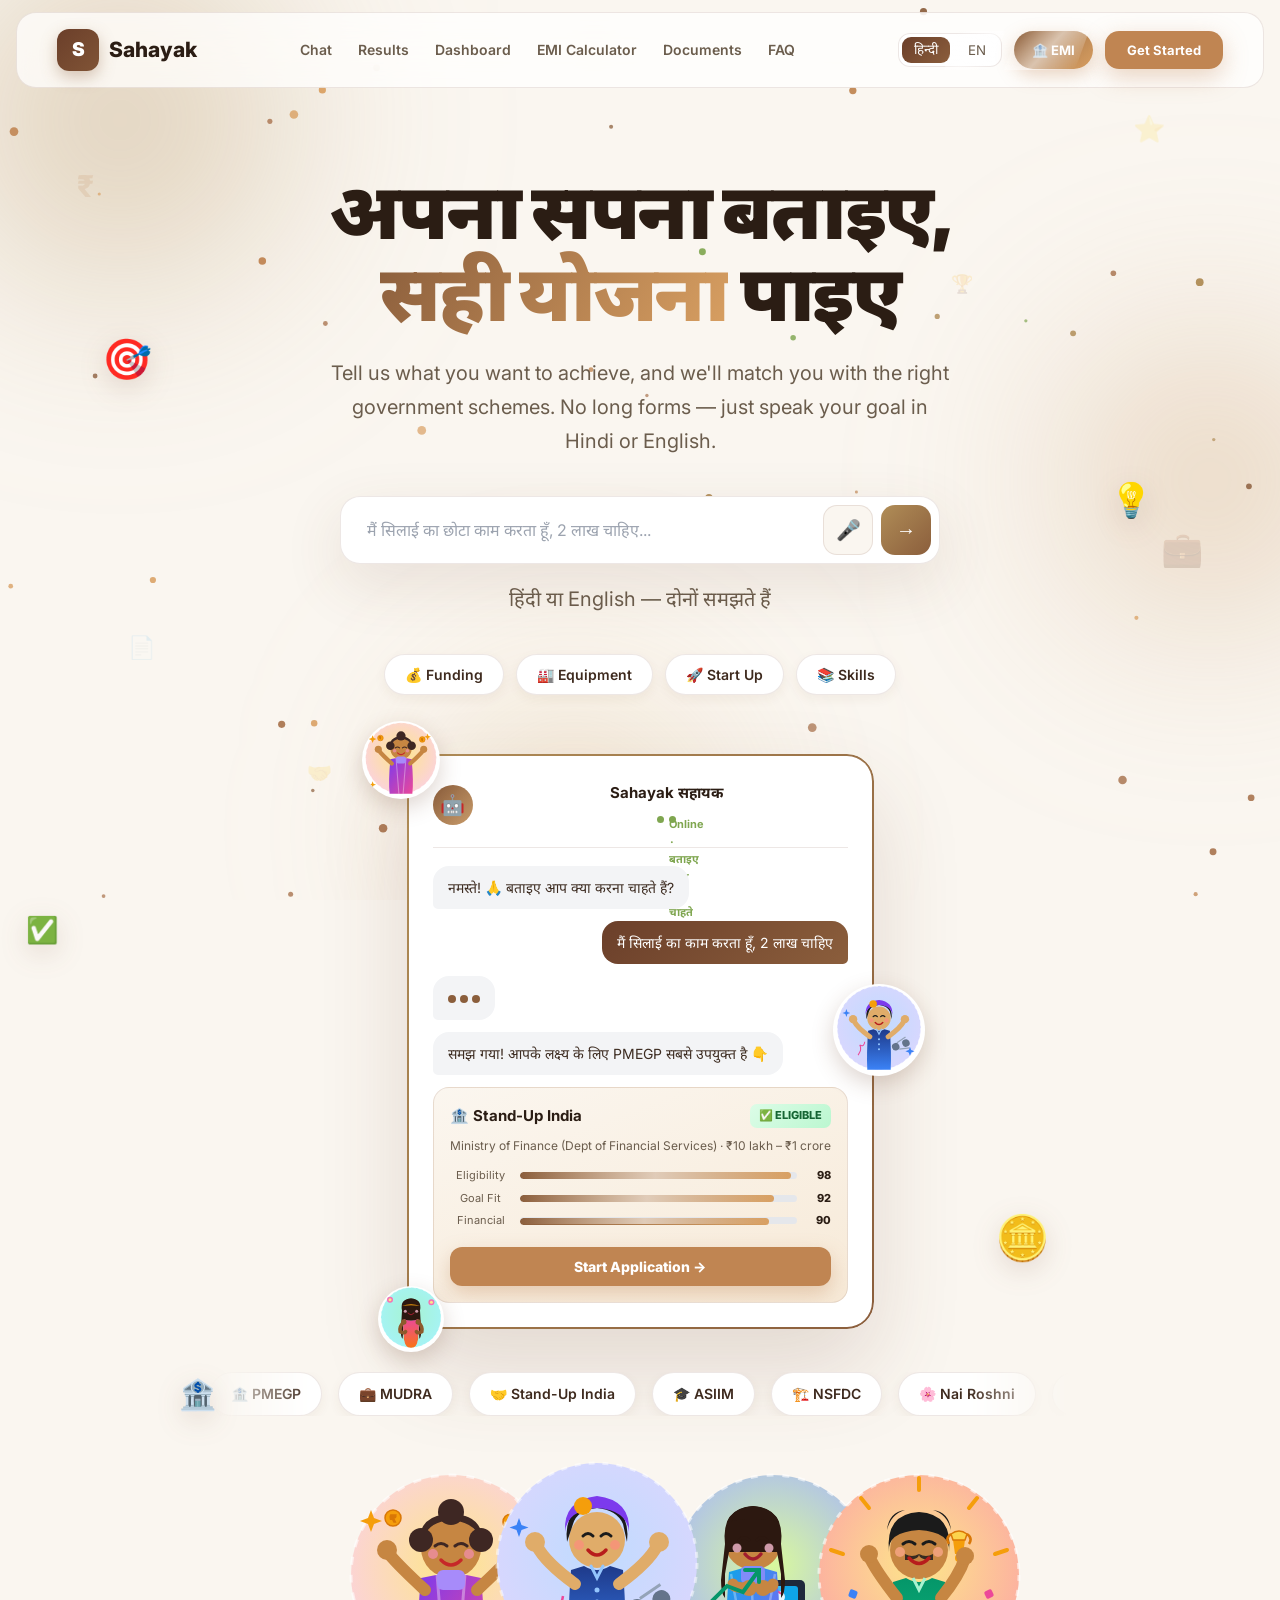
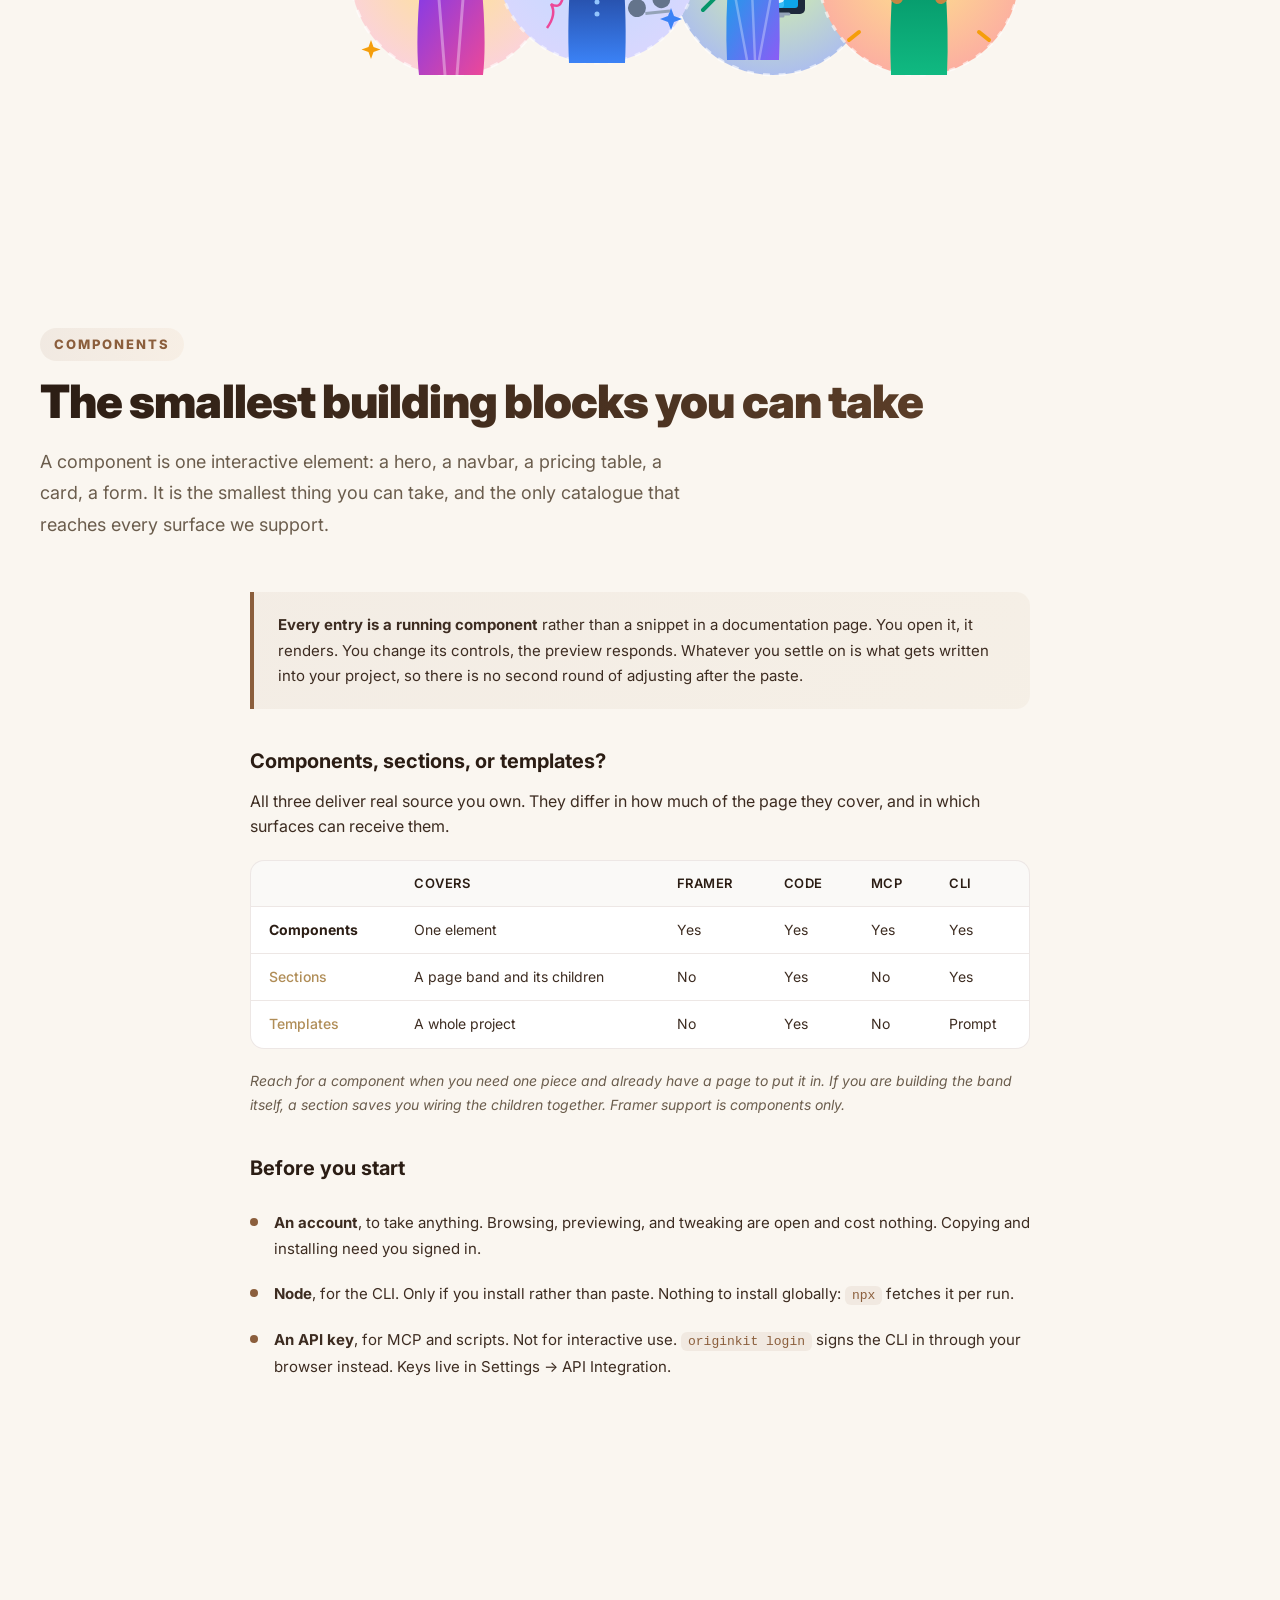
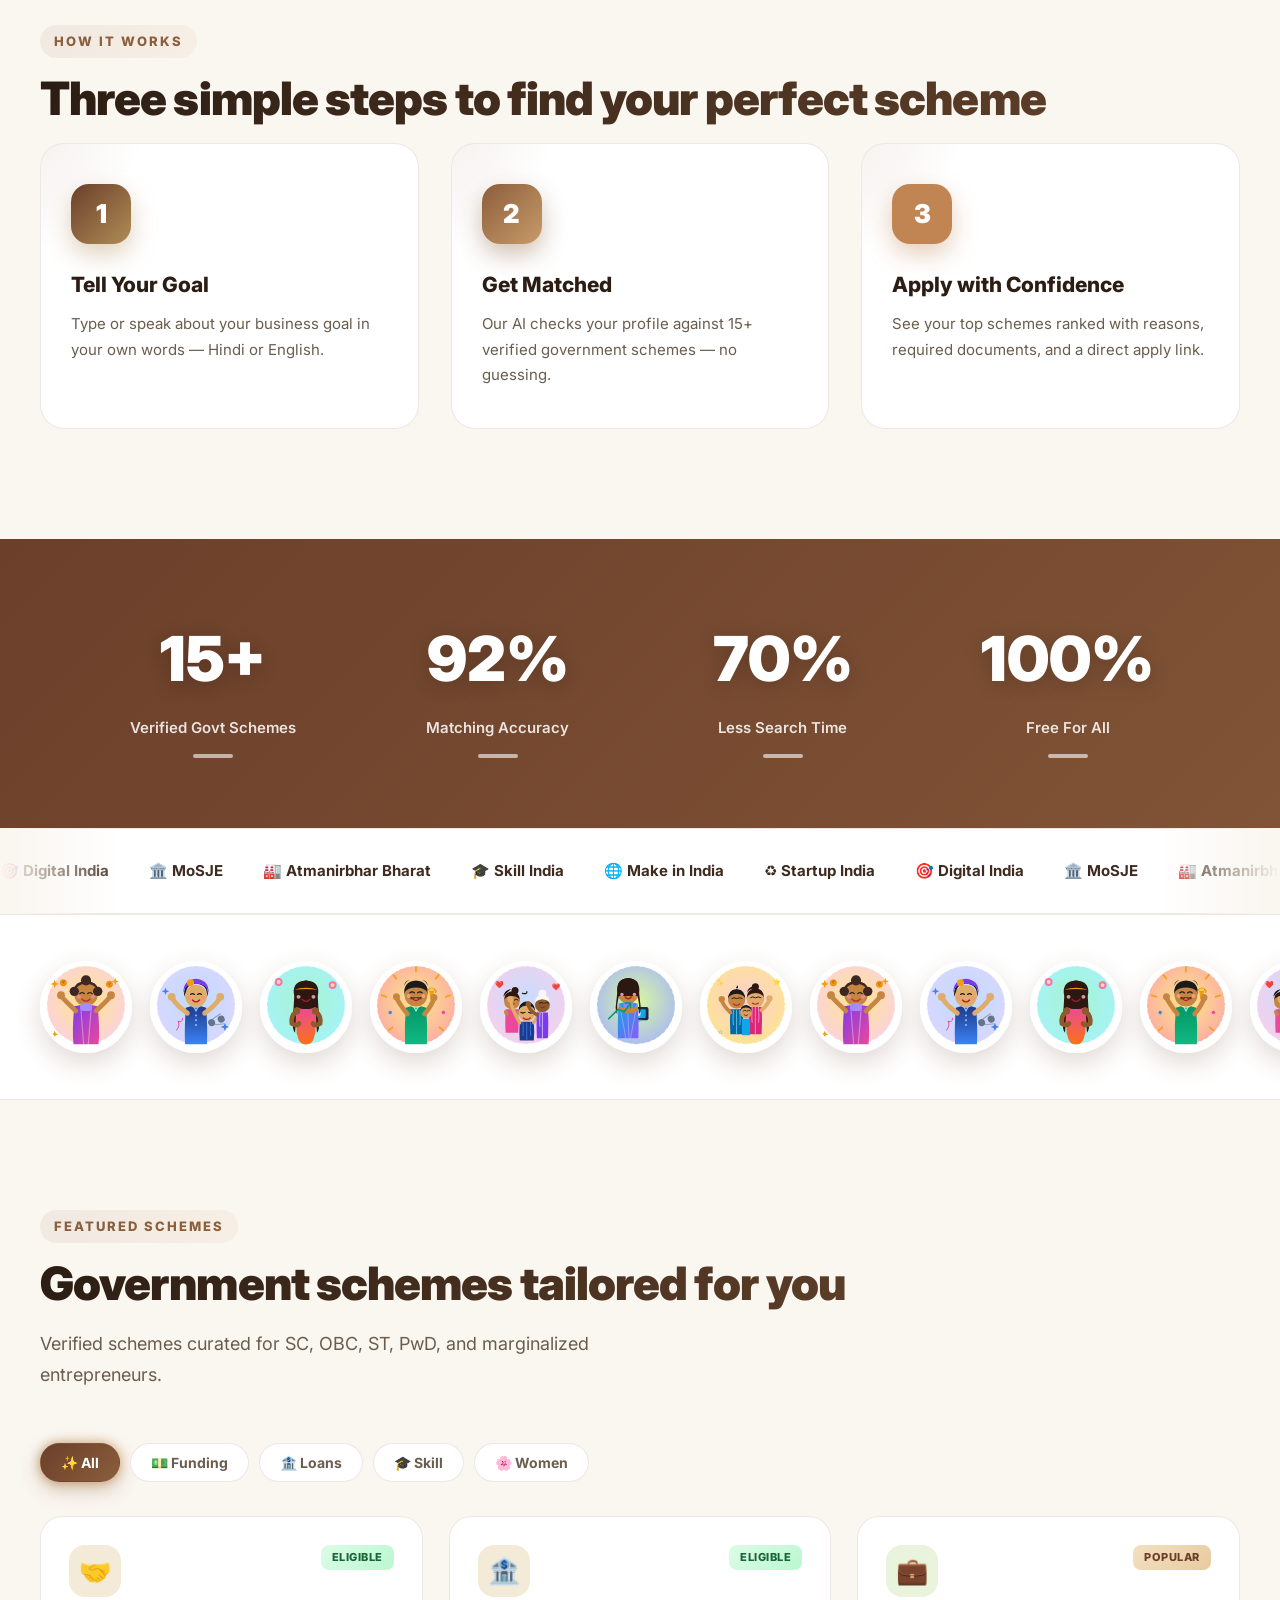
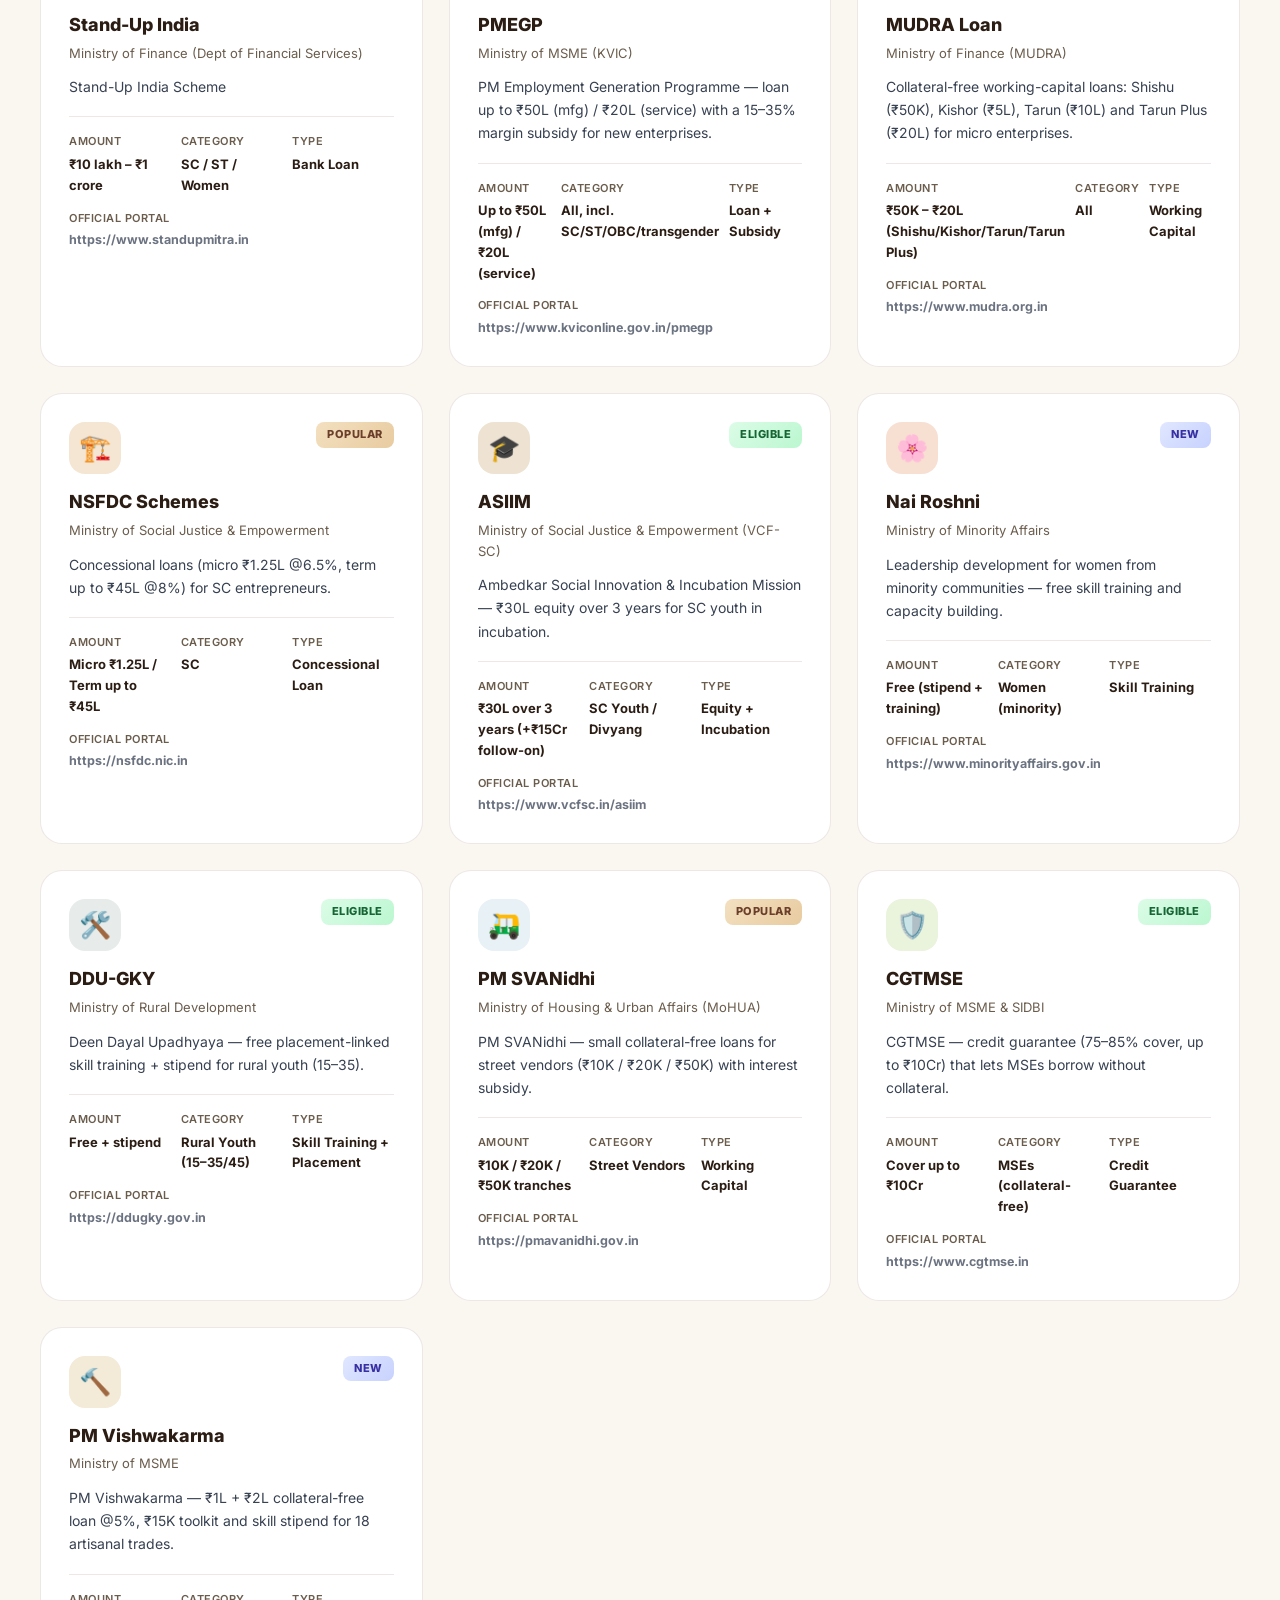
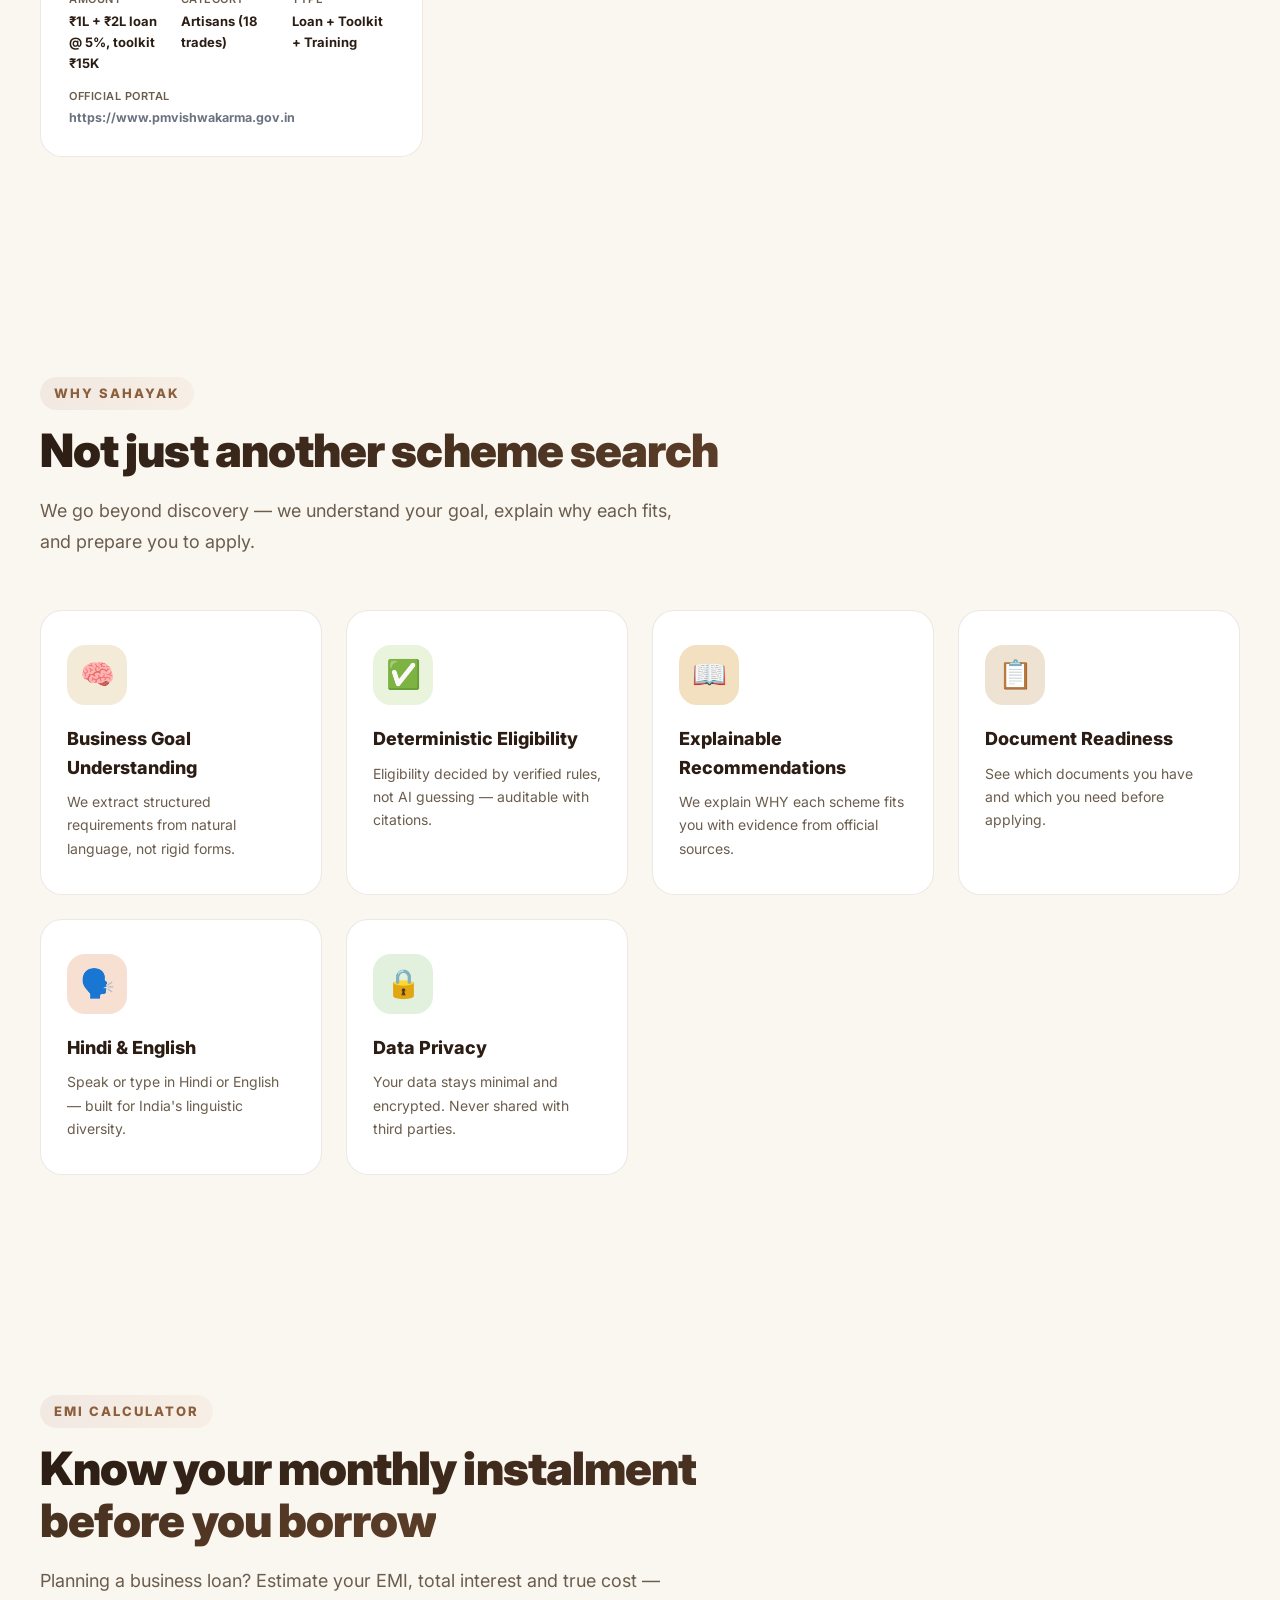
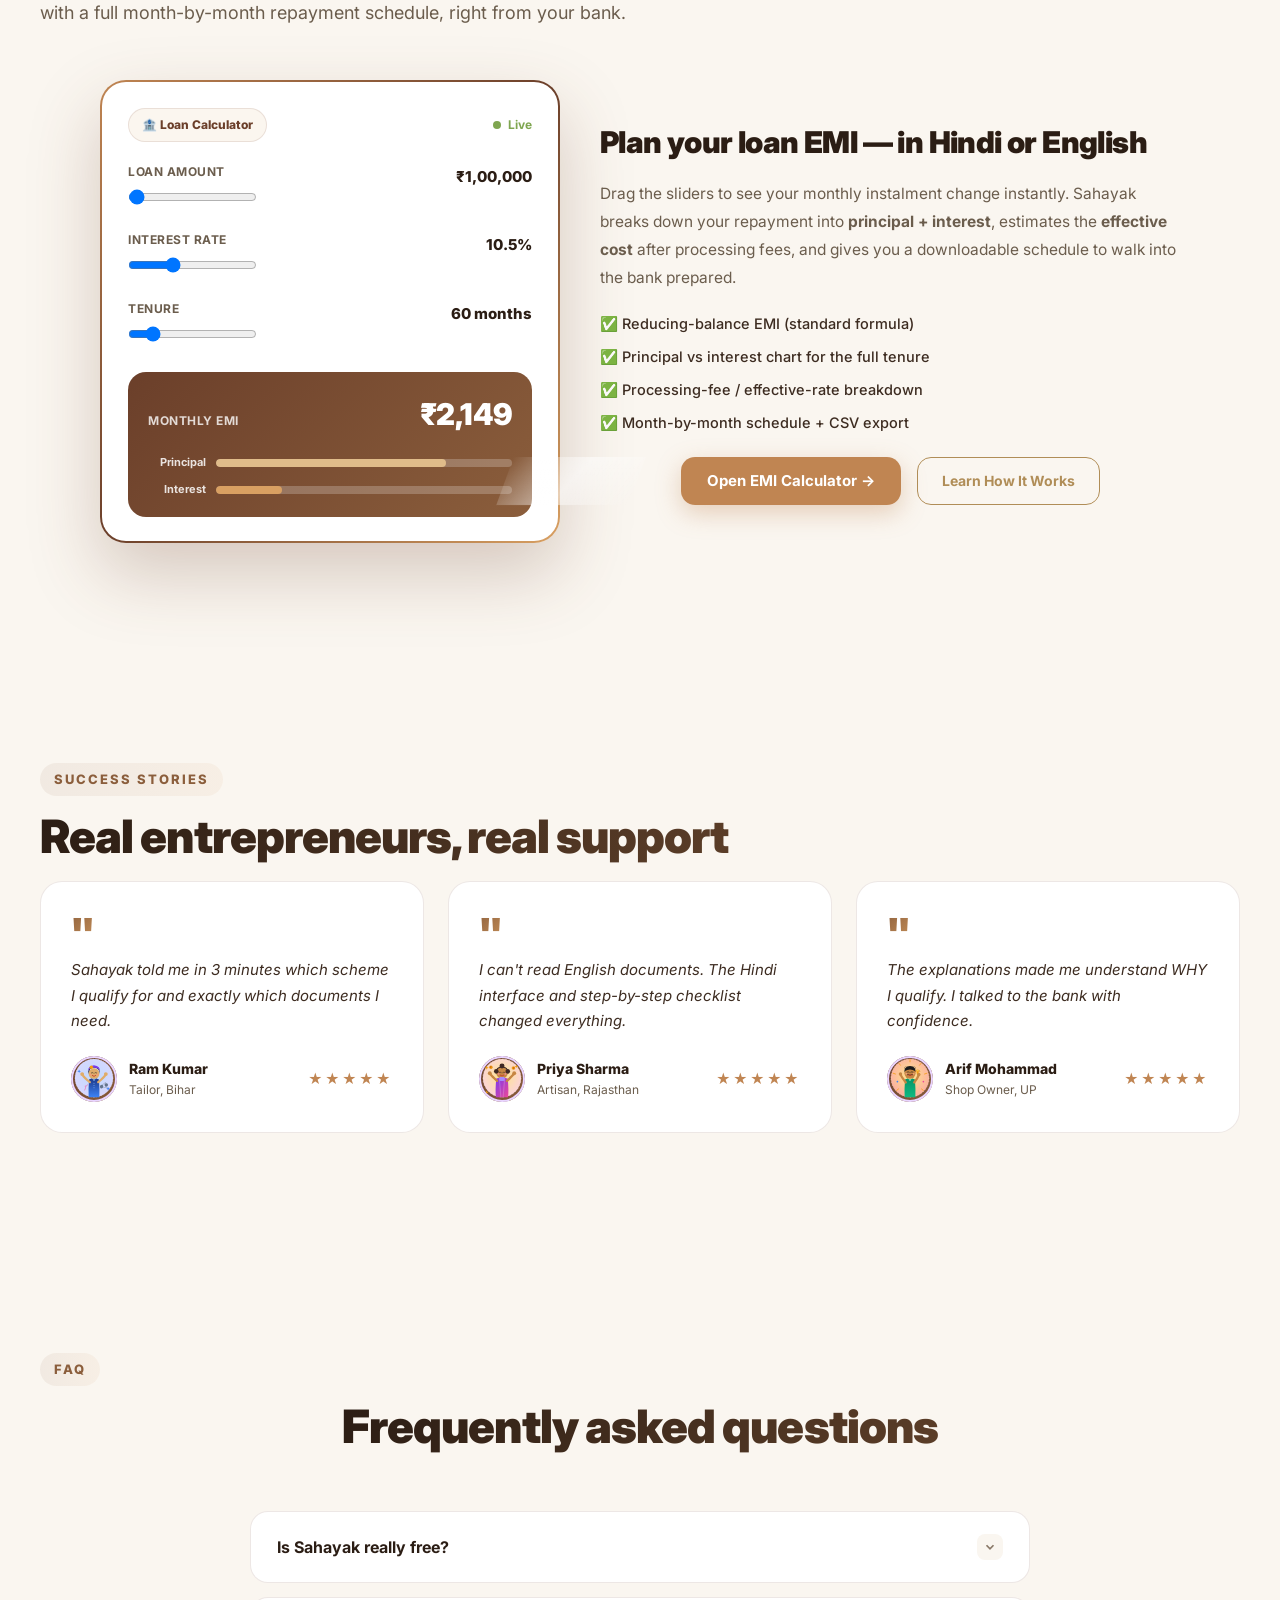
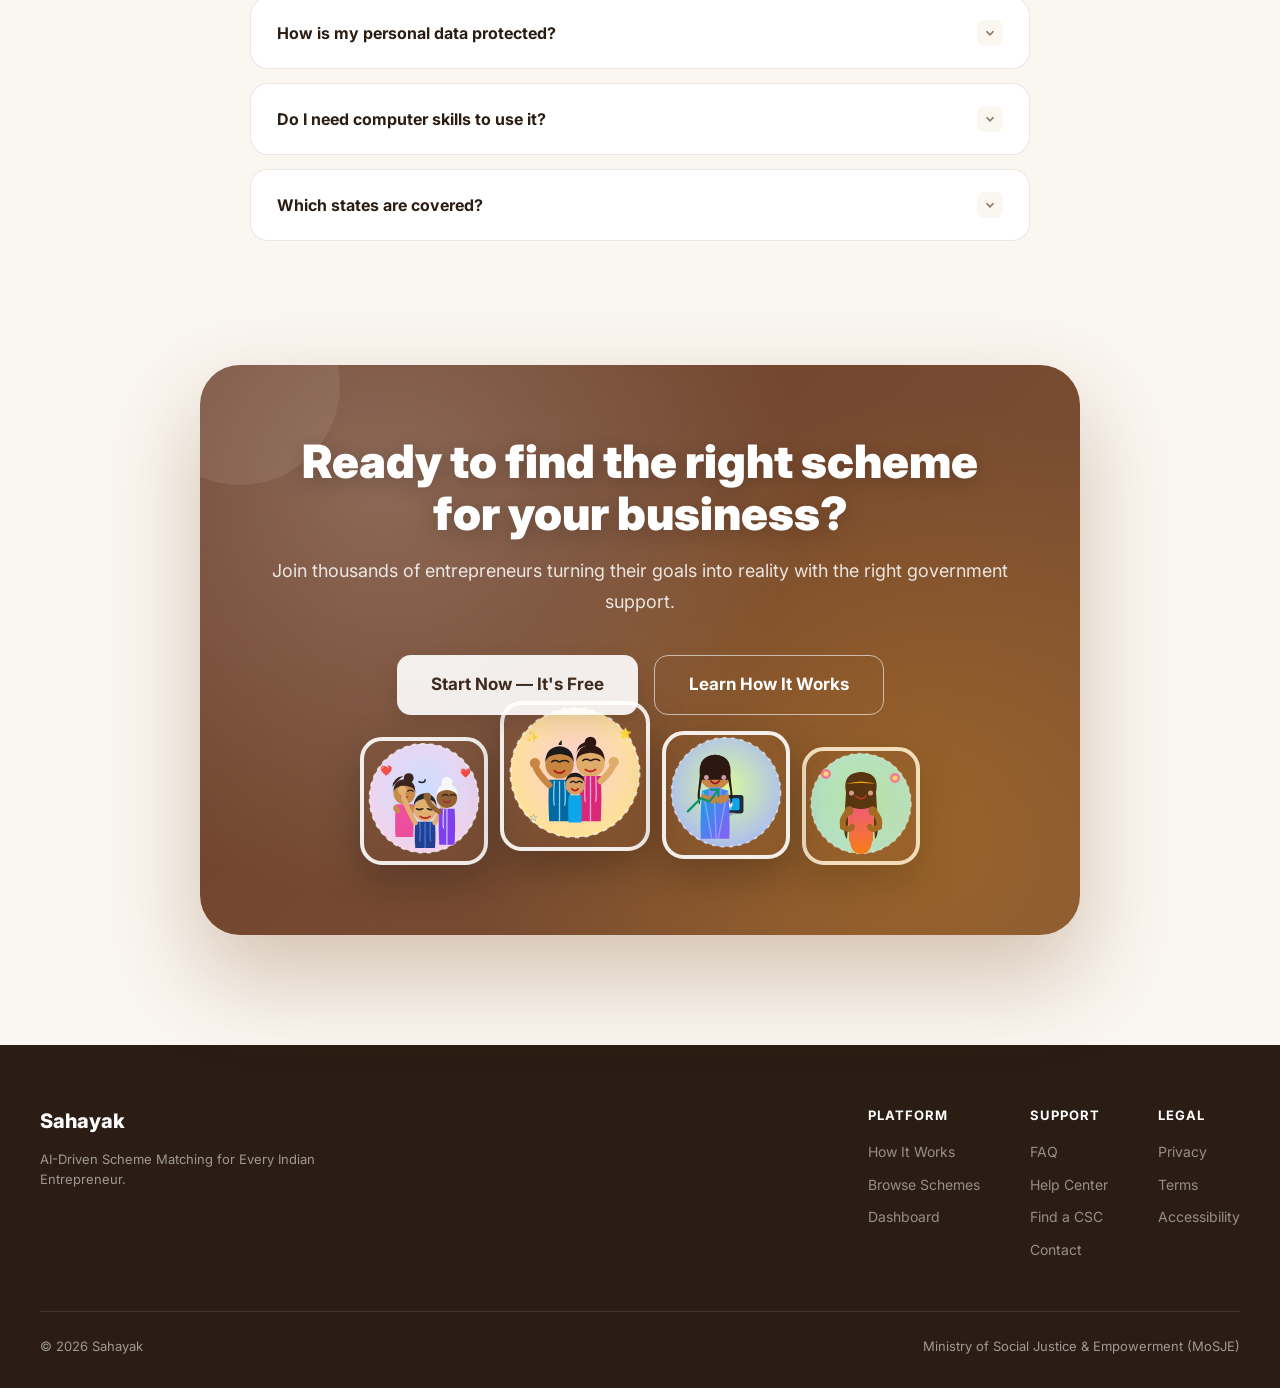
==== commit 205acb03: "Update 2026-10-14 05:18 UTC - sync local Sahayak changes (19 modified + 7 new files)" ====
--- a/static/site/index.html
+++ b/static/site/index.html
@@ -31,6 +31,7 @@
       <li><a href="chat.html">Chat</a></li>
       <li><a href="results.html">Results</a></li>
       <li><a href="dashboard.html">Dashboard</a></li>
+      <li><a href="emi.html">EMI Calculator</a></li>
       <li><a href="documents.html">Documents</a></li>
       <li><a href="#faq" data-i18n="nav.faq">FAQ</a></li>
     </ul>
@@ -40,6 +41,7 @@
         <button class="lang-btn active" onclick="setLang('hi')">हिन्दी</button>
         <button class="lang-btn" onclick="setLang('en')">EN</button>
       </div>
+      <a href="emi.html" class="btn btn-accent emi-nav-btn" aria-label="EMI Calculator">🏦 EMI</a>
       <a href="chat.html" class="btn btn-accent" style="padding:9px 22px;font-size:13px;" data-i18n="cta.getStarted">Get Started</a>
       <button class="mobile-menu-btn" id="mobileBtn" aria-label="Menu"><span></span><span></span><span></span></button>
     </div>
@@ -58,10 +60,11 @@
       <p data-i18n="hero.sub">Tell us what you want to achieve, and we'll match you with the right government schemes. No long forms — just speak your goal in Hindi or English.</p>
 
       <div class="hero-input-wrap">
-        <input class="hero-input" id="heroInput" type="text" placeholder="मैं सिलाई का छोटा काम करता हूँ, 2 लाख चाहिए..." onkeydown="if(event.key==='Enter'){event.preventDefault();location.href='chat.html';}" />
+        <input class="hero-input" id="heroInput" type="text" placeholder="मैं सिलाई का छोटा काम करता हूँ, 2 लाख चाहिए..." onkeydown="if(event.key==='Enter'){event.preventDefault();goChat();}" />
         <button class="icon-btn hero-voice" title="Voice" onclick="alert('Voice input coming soon (Bhashini roadmap)')">🎤</button>
-        <button class="icon-btn hero-send" title="Search" onclick="location.href='chat.html'">→</button>
-      </div>
+        <button class="icon-btn hero-send" title="Search" onclick="goChat()">→</button>
+      </div>
+      <script>function goChat(){var q=document.getElementById('heroInput').value.trim();location.href='chat.html'+(q?'?q='+encodeURIComponent(q):'');}</script>
       <p class="hero-hint" data-i18n="hero.hint">हिंदी या English — दोनों समझते हैं</p>
 
       <div class="quick-start">
@@ -249,6 +252,65 @@
       <div class="why-card reveal"><div class="why-icon" style="background:#EEE3D2;color:var(--secondary);">📋</div><h3 data-i18n="why.c4.t">Document Readiness</h3><p data-i18n="why.c4.d">See which documents you have and which you need before applying.</p></div>
       <div class="why-card reveal"><div class="why-icon" style="background:#F7E0D2;color:var(--pink);">🗣️</div><h3 data-i18n="why.c5.t">Hindi & English</h3><p data-i18n="why.c5.d">Speak or type in Hindi or English — built for India's linguistic diversity.</p></div>
       <div class="why-card reveal"><div class="why-icon" style="background:#E2F0DE;color:var(--success);">🔒</div><h3 data-i18n="why.c6.t">Data Privacy</h3><p data-i18n="why.c6.d">Your data stays minimal and encrypted. Never shared with third parties.</p></div>
+    </div>
+  </section>
+
+  <!-- EMI CALCULATOR -->
+  <section class="section" id="emi">
+    <span class="label">EMI Calculator</span>
+    <h2 class="title"><span class="reveal-txt">Know your monthly instalment<br/>before you borrow</span></h2>
+    <p class="desc">Planning a business loan? Estimate your EMI, total interest and true cost — with a full month-by-month repayment schedule, right from your bank.</p>
+
+    <div class="emi-preview reveal">
+      <div class="emi-preview-card">
+        <div class="ep-inside">
+          <div class="ep-head">
+            <span class="ep-badge">🏦 Loan Calculator</span>
+            <span class="ep-feelive"><span class="live-dot"></span> Live</span>
+          </div>
+          <div class="ep-inputs">
+            <div class="ep-field">
+              <span class="ep-label">Loan amount</span>
+              <span class="ep-value" id="epP">₹1,00,000</span>
+              <input type="range" class="emi-range" id="epPSlider" min="10000" max="10000000" step="10000" value="100000" />
+            </div>
+            <div class="ep-field">
+              <span class="ep-label">Interest rate</span>
+              <span class="ep-value" id="epR">10.5%</span>
+              <input type="range" class="emi-range" id="epRSlider" min="1" max="30" step="0.1" value="10.5" />
+            </div>
+            <div class="ep-field">
+              <span class="ep-label">Tenure</span>
+              <span class="ep-value" id="epN">60 months</span>
+              <input type="range" class="emi-range" id="epNSlider" min="6" max="360" step="1" value="60" />
+            </div>
+          </div>
+          <div class="ep-result">
+            <div class="ep-result-inner">
+              <span class="ep-result-label">Monthly EMI</span>
+              <span class="ep-result-value" id="epEMI">₹2,149</span>
+            </div>
+            <div class="ep-bars">
+              <div class="ep-bar"><span class="ep-bar-label">Principal</span><div class="ep-bar-track"><div class="ep-bar-fill principal" id="epBarP"></div></div></div>
+              <div class="ep-bar"><span class="ep-bar-label">Interest</span><div class="ep-bar-track"><div class="ep-bar-fill interest" id="epBarI"></div></div></div>
+            </div>
+          </div>
+        </div>
+      </div>
+      <div class="emi-preview-copy">
+        <h3>Plan your loan EMI — in Hindi or English</h3>
+        <p>Drag the sliders to see your monthly instalment change instantly. Sahayak breaks down your repayment into <b>principal + interest</b>, estimates the <b>effective cost</b> after processing fees, and gives you a downloadable schedule to walk into the bank prepared.</p>
+        <ul class="ep-list">
+          <li>✅ Reducing-balance EMI (standard formula)</li>
+          <li>✅ Principal vs interest chart for the full tenure</li>
+          <li>✅ Processing-fee / effective-rate breakdown</li>
+          <li>✅ Month-by-month schedule + CSV export</li>
+        </ul>
+        <div class="cta-btns" style="margin-top:22px;">
+          <a href="emi.html" class="btn btn-accent">Open EMI Calculator →</a>
+          <a href="#how" class="btn btn-ghost" style="padding:12px 24px;font-size:14px;">Learn How It Works</a>
+        </div>
+      </div>
     </div>
   </section>
 
@@ -536,6 +598,32 @@
       document.getElementById('heroInput').placeholder = PH[lang];
     }
 
+    /* ═══════════ EMI PREVIEW (home hero widget) ═══════════ */
+    (function () {
+      const $pP = document.getElementById('epP'), $pR = document.getElementById('epR'), $pN = document.getElementById('epN');
+      const $pEMI = document.getElementById('epEMI');
+      const $pBarP = document.getElementById('epBarP'), $pBarI = document.getElementById('epBarI');
+      if (!$pEMI) return;
+      const fmtL = n => '₹' + Math.round(n).toLocaleString('en-IN');
+      function epCalc() {
+        const p = +document.getElementById('epPSlider').value;
+        const r = +document.getElementById('epRSlider').value / 12 / 100;
+        const n = +document.getElementById('epNSlider').value;
+        const emi = r === 0 ? (p / n) : p * r * Math.pow(1 + r, n) / (Math.pow(1 + r, n) - 1);
+        const interest = emi * n - p;
+        $pP.textContent = fmtL(p);
+        $pR.textContent = (+document.getElementById('epRSlider').value) + '%';
+        $pN.textContent = n + ' months';
+        $pEMI.textContent = fmtL(emi);
+        $pBarP.style.width = (100 * p / (p + interest)) + '%';
+        $pBarI.style.width = (100 * interest / (p + interest)) + '%';
+      }
+      ['epPSlider', 'epRSlider', 'epNSlider'].forEach(id => {
+        document.getElementById(id).addEventListener('input', epCalc);
+      });
+      epCalc();
+    })();
+
     /* ═══════════ PARTICLES BACKGROUND (moving canvas) ═══════════ */
     (function () {
       if (window.matchMedia('(prefers-reduced-motion: reduce)').matches) return;
--- a/static/site/style.css
+++ b/static/site/style.css
@@ -16,7 +16,7 @@
       --bg: #FAF6F0;
       --surface: #FFFFFF;
       --border: rgba(107,63,42,0.12);
-      --muted: #8A7968;
+      --muted: #6B5D4D;
       --body: #3D2C21;
       --heading: #2B1D14;
       --font: 'Inter', 'Noto Sans Devanagari', system-ui, sans-serif;
@@ -72,6 +72,15 @@
     .btn-white:hover { transform: translateY(-2px); box-shadow: 0 12px 30px rgba(0,0,0,0.16); }
     .btn-ghost { background: transparent; color: var(--primary-light); border: 1.5px solid var(--primary-light); }
     .btn-ghost:hover { background: rgba(176,141,87,0.08); }
+
+    /* compact EMI pill button for the header nav */
+    .emi-nav-btn {
+      background: linear-gradient(135deg, var(--secondary), var(--pink));
+      box-shadow: 0 6px 18px rgba(192,133,82,0.35);
+      padding: 9px 18px; font-size: 13px; border-radius: 999px; white-space: nowrap;
+    }
+    .emi-nav-btn:hover { transform: translateY(-2px); box-shadow: 0 10px 26px rgba(192,133,82,0.5); }
+    @media (max-width: 768px) { .emi-nav-btn { padding: 8px 12px; font-size: 12px; gap: 4px; } }
 
     /* shine sweep on accent */
     .btn-accent::after {
@@ -447,7 +456,7 @@
       .section, .cta-band { padding-left: 24px; padding-right: 24px; }
     }
     @media (max-width: 768px) {
-      .header { margin: 8px; padding: 12px 18px; }
+      .header { margin: 8px; padding: 12px 18px; flex-wrap: wrap; gap: 10px; }
       .nav-links { display: none; position: absolute; top: 66px; left: 8px; right: 8px; background: #fff; flex-direction: column; padding: 16px; border-radius: 16px; border: 1px solid var(--border); box-shadow: 0 20px 40px rgba(107,63,42,0.15); }
       .mobile-menu-btn { display: flex; }
       .nav-links.open { display: flex; }
@@ -660,3 +669,64 @@
       .doc-table th, .doc-table td { padding: 10px 12px; }
       .doc-callout { padding: 16px 18px; }
     }
+
+    /* ═══════════ EMI PREVIEW (home page widget) ═══════════ */
+    .emi-preview {
+      display: grid;
+      grid-template-columns: minmax(320px, 460px) 1fr;
+      gap: 40px;
+      align-items: center;
+      max-width: 1080px;
+      margin: 44px auto 0;
+      text-align: left;
+    }
+    .emi-preview-card {
+      border-radius: 26px;
+      padding: 2px;
+      background: linear-gradient(135deg, var(--accent), var(--primary), var(--pink));
+      box-shadow: 0 30px 70px rgba(107,63,42,0.25);
+    }
+    .ep-inside {
+      background: #fff;
+      border-radius: 24px;
+      padding: 26px 26px 24px;
+    }
+    .ep-head {
+      display: flex;
+      align-items: center;
+      justify-content: space-between;
+      margin-bottom: 20px;
+    }
+    .ep-badge {
+      font-size: 12px; font-weight: 800; color: var(--primary);
+      background: #FBF6EF; border: 1px solid var(--border); border-radius: 999px; padding: 6px 13px;
+    }
+    .ep-feelive { display: inline-flex; align-items: center; gap: 7px; font-size: 12px; font-weight: 700; color: var(--success); }
+    .live-dot { width: 8px; height: 8px; border-radius: 50%; background: var(--success); animation: livePulse 1.4s ease infinite; }
+    @keyframes livePulse { 0%,100% { box-shadow: 0 0 0 0 rgba(127,166,80,.5); } 50% { box-shadow: 0 0 0 6px rgba(127,166,80,0); } }
+    .ep-field { margin-bottom: 18px; }
+    .ep-label { display: block; font-size: 12px; font-weight: 700; color: var(--muted); text-transform: uppercase; letter-spacing: .5px; margin-bottom: 6px; }
+    .ep-value { float: right; font-size: 15px; font-weight: 800; color: var(--heading); margin-top: -22px; }
+    .ep-result {
+      margin-top: 22px; background: linear-gradient(135deg, var(--primary), var(--secondary));
+      border-radius: 18px; padding: 18px 20px; color: #fff;
+    }
+    .ep-result-inner { display: flex; align-items: baseline; justify-content: space-between; gap: 12px; }
+    .ep-result-label { font-size: 12px; font-weight: 700; color: rgba(255,255,255,.8); text-transform: uppercase; letter-spacing: .5px; }
+    .ep-result-value { font-size: 30px; font-weight: 900; letter-spacing: -0.01em; }
+    .ep-bars { display: flex; flex-direction: column; gap: 10px; margin-top: 16px; }
+    .ep-bar { display: flex; align-items: center; gap: 10px; }
+    .ep-bar-label { font-size: 11px; font-weight: 700; color: rgba(255,255,255,.85); width: 58px; text-align: right; }
+    .ep-bar-track { flex: 1; height: 8px; background: rgba(255,255,255,.22); border-radius: 6px; overflow: hidden; }
+    .ep-bar-fill { height: 100%; width: 0; border-radius: 6px; transition: width 500ms var(--ease-out); }
+    .ep-bar-fill.principal { background: #E0BC8A; }
+    .ep-bar-fill.interest { background: #D9A062; }
+    .emi-preview-copy h3 { font-size: clamp(22px, 3vw, 30px); font-weight: 900; color: var(--heading); letter-spacing: -0.02em; margin-bottom: 14px; }
+    .emi-preview-copy p { font-size: 15.5px; color: var(--muted); line-height: 1.8; margin-bottom: 20px; }
+    .ep-list { list-style: none; display: flex; flex-direction: column; gap: 10px; }
+    .ep-list li { font-size: 14.5px; color: var(--body); font-weight: 500; }
+    @media (max-width: 900px) {
+      .emi-preview { grid-template-columns: 1fr; gap: 28px; }
+      .ep-value { float: none; display: block; margin-top: 2px; }
+      .ep-label { display: inline-block; }
+    }
